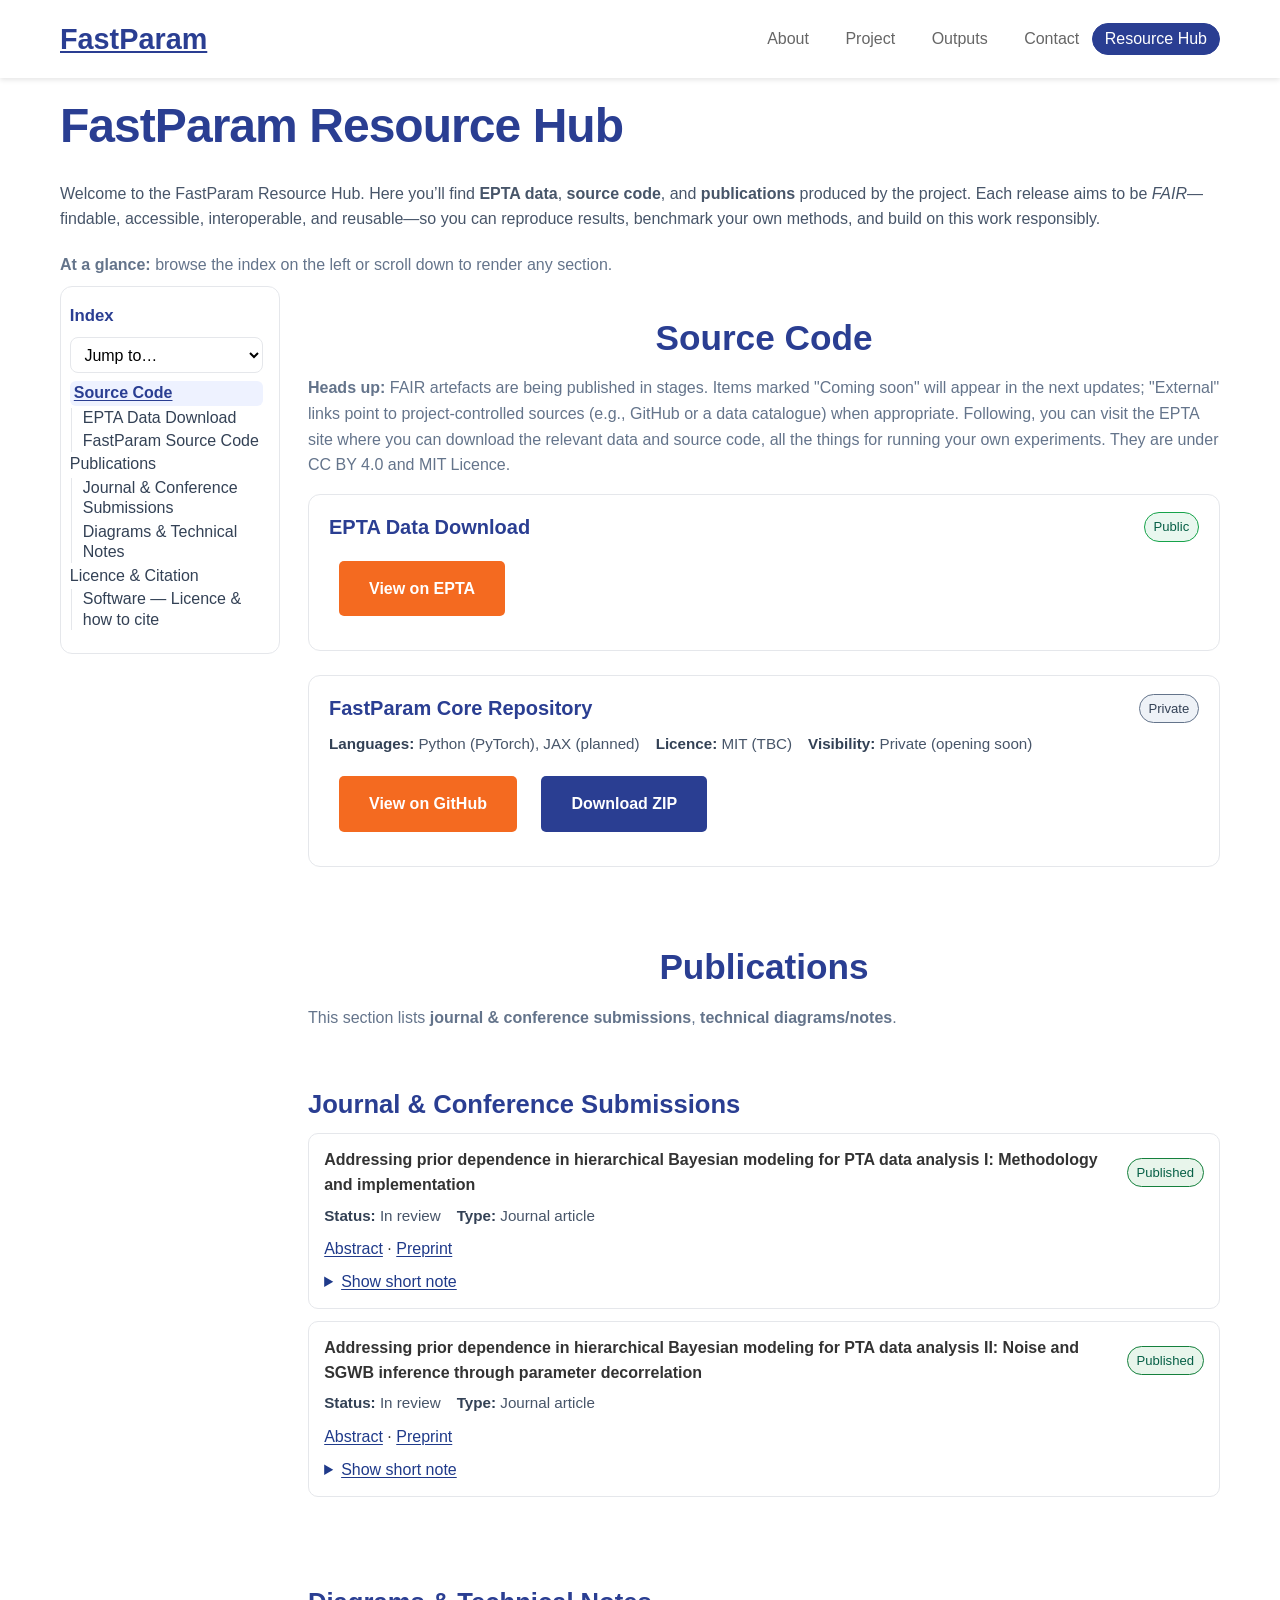
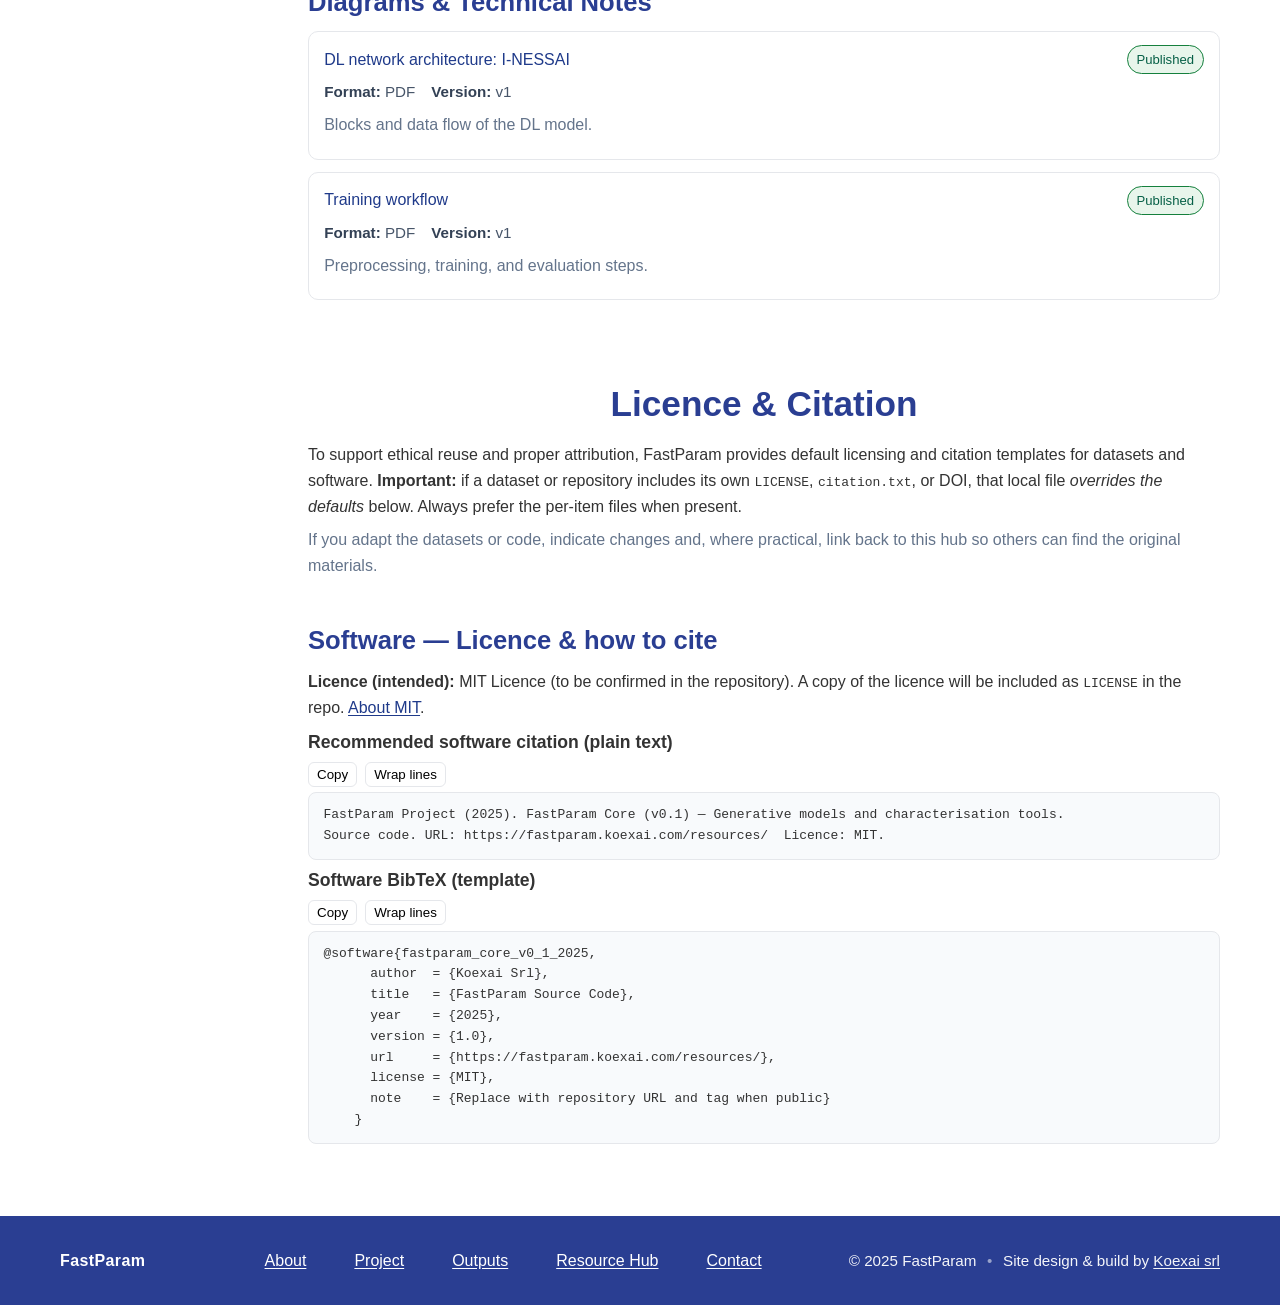
==== resources/index.html @ 861842c2 "Added minor fixes" ====
<!DOCTYPE html>
<html lang="en">
<head>
  <meta charset="utf-8" />
  <meta name="viewport" content="width=device-width, initial-scale=1" />
  <title>FastParam Resource Hub</title>
  <meta name="description" content="FastParam Resource Hub: EPTA, source code, publications, and citation/licensing." />
  <link rel="stylesheet" href="../assets/css/main.css">
</head>
<body class="with-fixed-header resources-page">
    <a class="skip-link" href="#datasets">Skip to content</a>
    <header>
      <div class="container">
        <div class="header-content">
          <a class="logo" href="/">FastParam</a>
          <nav aria-label="Primary">
            <a href="/#about">About</a>
            <a href="/#project">Project</a>
            <a href="/#outputs">Outputs</a>
            <a href="/#contact">Contact</a>
              <a href="/resources/" class="nav-cta" aria-current="page">Resource Hub</a>
          </nav>
        </div>
      </div>
    </header>


  <main class="container resources-page">
    <h1>FastParam Resource Hub</h1>
    <p class="lede">
      Welcome to the FastParam Resource Hub. Here you’ll find <strong>EPTA data</strong>,
      <strong>source code</strong>, and <strong>publications</strong> produced by the project. Each release aims to be <em>FAIR</em>—findable,
      accessible, interoperable, and reusable—so you can reproduce results, benchmark your own methods, and build on this work responsibly.
    </p>
    <p class="muted">
      <strong>At a glance:</strong> browse the index on the left or scroll down to render any section.
    </p>


    <!-- Index / Table of Contents -->
   <!-- Index / Table of Contents -->
    <div class="page-grid">
    <nav id="toc" class="toc-panel" aria-labelledby="toc-heading" aria-label="On this page">
      <h2 id="toc-heading">Index</h2>
      <ul>
        <li><a href="#code">Source Code</a>
          <ul>
            <li><a href="#code-epta-heading">EPTA Data Download</a></li>
            <li><a href="#code-core-heading">FastParam Source Code</a></li>
          </ul>
        </li>
        <li><a href="#publications">Publications</a>
          <ul>
            <li><a href="#pub-articles">Journal &amp; Conference Submissions</a></li>
            <li><a href="#pub-diagrams">Diagrams &amp; Technical Notes</a></li>
          </ul>
        </li>
        <li><a href="#licence-citation">Licence &amp; Citation</a>
          <ul>
            <li><a href="#licence-software">Software — Licence &amp; how to cite</a></li>
          </ul>
        </li>
      </ul>
    </nav>
    <div class="page-content">

    <!-- Source Code -->
    <section id="code" aria-labelledby="code-heading">
      <h2 id="code-heading">Source Code</h2>
        <p class="fair-note">
          <strong>Heads up:</strong> FAIR artefacts are being published in stages. Items marked "Coming soon" will appear in the next updates; "External" links point to project-controlled sources (e.g., GitHub or a data catalogue) when appropriate. Following, you can visit the EPTA site where you can download the relevant data and source code, all the things for running your own experiments. They are under CC BY 4.0 and MIT Licence.
        </p>
        
      <!-- EPTA Data Download Article -->
      <article class="repo" data-status="public" aria-labelledby="code-epta-heading">
        <div class="repo-head">
          <h3 id="code-epta-heading" class="repo-title">EPTA Data Download</h3>
          <span class="repo-state" aria-live="polite"></span>
        </div>
        <p class="repo-actions">
          <a class="btn" href="https://www.epta.eu.org/epta-dr2.html" target="_blank" rel="noopener">View on EPTA</a>
        </p>
      </article>
      
      <!-- FastParam Core Repository Article -->
      <article class="repo" data-status="private" aria-labelledby="code-core-heading">
      <!-- Allowed values for data-status: private, public, wip, frozen, archived -->
        <div class="repo-head">
          <h3 id="code-core-heading" class="repo-title">FastParam Core Repository</h3>
          <span class="repo-state" aria-live="polite"></span>
        </div>
        <ul class="repo-meta">
          <li><span class="label">Languages:</span> Python (PyTorch), JAX (planned)</li>
          <li><span class="label">Licence:</span> MIT (TBC)</li>
          <li><span class="label">Visibility:</span> Private (opening soon)</li>
        </ul>
        
        <!-- Repository Actions -->
        <p class="repo-actions">
          <a class="btn" href="https://github.com/koexai/FastParam.git" target="_blank" rel="noopener">View on GitHub</a>
          <a class="btn btn-secondary" href="https://github.com/koexai/FastParam/archive/refs/heads/main.zip">Download ZIP</a>
        </p>
      </article>
    </section>

    <!-- Publications -->
    <section id="publications" aria-labelledby="publications-heading">
      <h2 id="publications-heading">Publications</h2>
      <p class="muted">
        This section lists
        <strong>journal &amp; conference submissions</strong>, <strong>technical diagrams/notes</strong>.
      </p>

      <!--
      <nav class="pub-filter" aria-label="Filter publications">
        <button type="button" data-filter="all" aria-pressed="true">All</button>
        <button type="button" data-filter="articles">Articles</button>
        <button type="button" data-filter="diagrams">Diagrams</button>
      </nav>
      -->

      <!-- Articles -->
     <section id="pub-articles" aria-labelledby="pub-articles-heading" class="pub-group" data-group="articles">
  <h3 id="pub-articles-heading">Journal &amp; Conference Submissions</h3>
  <ul class="pub-list">
    <li class="pub-item" data-kind="articles" data-status="published">
      <div class="pub-head">
        <span class="pub-title"><strong>Addressing prior dependence in hierarchical Bayesian modeling for PTA data analysis I: Methodology and implementation</strong></span>
        <span class="pub-state" aria-label="Status: in review"></span>
      </div>
      <ul class="pub-meta">
        <li><span class="label">Status:</span> In review</li>
        <li><span class="label">Type:</span> Journal article</li>
      </ul>
      <p class="pub-links">
        <a href="/resources/publications/articles/paper1_abstract.md" target="_blank" rel="noopener">Abstract</a>
        <span aria-hidden="true">·</span>
        <a href="https://doi.org/10.48550/arXiv.2511.03667" aria-disabled="true" target="_blank" rel="noopener">Preprint</a>
      </p>
      <details class="pub-more">
        <summary>Show short note</summary>
        <div class="pub-note">
          Scope: NF-based hierarchical Bayesian inference for PTA analysis; improved statistical robustness &amp; computational efficiency.
        </div>
      </details>
    </li>
    <li class="pub-item" data-kind="articles" data-status="published">
      <div class="pub-head">
        <span class="pub-title"><strong>Addressing prior dependence in hierarchical Bayesian modeling for PTA data analysis II: Noise and SGWB inference through parameter decorrelation</strong></span>
        <span class="pub-state" aria-label="Status: In review"></span>
      </div>
      <ul class="pub-meta">
        <li><span class="label">Status:</span> In review</li>
        <li><span class="label">Type:</span> Journal article</li>
      </ul>
      <p class="pub-links">
        <a href="/resources/publications/articles/paper2_abstract.md" target="_blank" rel="noopener">Abstract</a>
        <span aria-hidden="true">·</span>
        <a href="https://doi.org/10.48550/arXiv.2511.01959" aria-disabled="true" target="_blank" rel="noopener">Preprint</a>
      </p>
      <details class="pub-more">
        <summary>Show short note</summary>
        <div class="pub-note">
          Scope: Application to pulsar noise modeling and SGWB detection using decorrelated hierarchical parameters.
        </div>
      </details>
    </li>
  </ul>
</section>

      <!-- Diagrams & Technical Notes -->
      <section id="pub-diagrams" aria-labelledby="pub-diagrams-heading" class="pub-group" data-group="diagrams">
        <h3 id="pub-diagrams-heading">Diagrams &amp; Technical Notes</h3>
        <ul class="pub-list">
          <li class="pub-item" data-kind="diagrams" data-status="published">
            <div class="pub-head">
              <span class="pub-title"><a href="../resources/diagrams/i-nessai_v1.pdf" target="_blank" rel="noopener">DL network architecture: I-NESSAI</a></span>
              <span class="pub-state" aria-label="Status: published"></span>
            </div>
            <ul class="pub-meta">
              <li><span class="label">Format:</span> PDF</li>
              <li><span class="label">Version:</span> v1</li>
            </ul>
            <p class="muted">Blocks and data flow of the DL model.</p>
          </li>

          <li class="pub-item" data-kind="diagrams" data-status="published">
            <div class="pub-head">
              <span class="pub-title"><a href="../resources/diagrams/training_workflow_v1.pdf" target="_blank" rel="noopener">Training workflow</a></span>
              <span class="pub-state" aria-label="Status: published"></span>
            </div>
            <ul class="pub-meta">
              <li><span class="label">Format:</span> PDF</li>
              <li><span class="label">Version:</span> v1</li>
            </ul>
            <p class="muted">Preprocessing, training, and evaluation steps.</p>
          </li>

          <!--
          <li class="pub-item" data-kind="diagrams" data-status="published">
            <div class="pub-head">
              <span class="pub-title"><a href="/resources/diagrams/generation_pipeline_note.md">Generative pipeline — short note</a></span>
              <span class="pub-state" aria-label="Status: work in progress"></span>
            </div>
            <ul class="pub-meta">
              <li><span class="label">Format:</span> Markdown note</li>
              <li><span class="label">Status:</span> Work in progress</li>
            </ul>
          </li>
        </ul>
          -->
      </section>

      <!--
      <section id="pub-findings" aria-labelledby="pub-findings-heading" class="pub-group" data-group="findings">
        <h3 id="pub-findings-heading">Findings</h3>
        <ul class="pub-list">
          <li class="pub-item" data-kind="findings" data-status="published">
            <div class="pub-head">
              <span class="pub-title"><a href="/resources/findings/orphan_afterglow_candidates_v1.md">Orphan afterglow candidates — note v1</a></span>
              <span class="pub-state" aria-label="Status: published"></span>
            </div>
            <ul class="pub-meta">
              <li><span class="label">Theme:</span> GRB afterglows</li>
              <li><span class="label">Version:</span> v1</li>
            </ul>
            <p class="muted">Brief description and selection criteria.</p>
          </li>

          <li class="pub-item" data-kind="findings" data-status="published">
            <div class="pub-head">
              <span class="pub-title"><a href="/resources/findings/benchmark_snapshot_v1.md">Benchmark snapshot — early metrics</a></span>
              <span class="pub-state" aria-label="Status: work in progress"></span>
            </div>
            <ul class="pub-meta">
              <li><span class="label">Theme:</span> Timing/quality</li>
              <li><span class="label">Status:</span> Public</li>
            </ul>
          </li>
        </ul>
      </section>
    </section>
      -->


    <!-- Licence & Citation -->
    <section id="licence-citation" aria-labelledby="licence-heading">
      <h2 id="licence-heading">Licence &amp; Citation</h2>
        <p>
          To support ethical reuse and proper attribution, FastParam provides default licensing and citation templates for datasets and software.
          <strong>Important:</strong> if a dataset or repository includes its own <code>LICENSE</code>, <code>citation.txt</code>, or DOI,
          that local file <em>overrides the defaults</em> below. Always prefer the per-item files when present.
        </p>
        <p class="muted">
          If you adapt the datasets or code, indicate changes and, where practical, link back to this hub so others can find the original materials.
        </p>



      <!-- Datasets -->
      <!--
      <section id="licence-datasets" aria-labelledby="licence-datasets-heading">
        <h3 id="licence-datasets-heading">Datasets — Licence &amp; how to cite</h3>
        <p><strong>Licence (default):</strong> Creative Commons Attribution 4.0 International (CC BY 4.0).
          You must provide appropriate credit and indicate if changes were made.
          <a href="https://creativecommons.org/licenses/by/4.0/" target="_blank" rel="noopener">Read the licence</a>.
        </p>

        <h4>Recommended dataset citation (plain text)</h4>
        <pre class="cite">ASTRAI Project (2025). ASTRAI Light Curves — Physical models (4-parameters), v0.1.
Koexai. URL: https://astrai.koexai.com/resources/  Licence: CC BY 4.0.</pre>

        <h4>Dataset BibTeX (template)</h4>
        <pre class="cite">@dataset{astrai_A1_v0_1_2025,
      author  = {ASTRAI Project},
      title   = {ASTRAI Light Curves — Physical models (4-parameters)},
      year    = {2025},
      version = {0.1},
      url     = {https://astrai.koexai.com/resources/},
      license = {CC BY 4.0},
      note    = {Replace with DOI when available}
    }</pre>
        <p class="muted">Tip: if a dataset provides its own <code>citation.txt</code> or DOI, please use that instead of the template above.</p>
      </section>
      https://www.epta.eu.org/epta-dr2.html
      -->
      <!-- Software -->
      <section id="licence-software" aria-labelledby="licence-software-heading">
        <h3 id="licence-software-heading">Software — Licence &amp; how to cite</h3>
        <p><strong>Licence (intended):</strong> MIT Licence (to be confirmed in the repository).
          A copy of the licence will be included as <code>LICENSE</code> in the repo.
          <a href="https://choosealicense.com/licenses/mit/" target="_blank" rel="noopener">About MIT</a>.
        </p>

        <h4>Recommended software citation (plain text)</h4>
        <pre class="cite">FastParam Project (2025). FastParam Core (v0.1) — Generative models and characterisation tools.
Source code. URL: https://fastparam.koexai.com/resources/  Licence: MIT.</pre>

        <h4>Software BibTeX (template)</h4>
        <pre class="cite">@software{fastparam_core_v0_1_2025,
      author  = {Koexai Srl},
      title   = {FastParam Source Code},
      year    = {2025},
      version = {1.0},
      url     = {https://fastparam.koexai.com/resources/},
      license = {MIT},
      note    = {Replace with repository URL and tag when public}
    }</pre>
      </section>
    </section>


    </div> <!-- /.page-content -->
    </div> <!-- /.page-grid -->

  </main>

  <div data-include="/partials/footer.html"></div>

  <script src="/assets/js/main.js" defer></script>

  <noscript>Your browser does not support JavaScript or it is disabled. Some features may not work properly.</noscript>
</body>
</html>
---- assets/css/main.css ----
/* === Base reset & layout === */
* { margin: 0; padding: 0; box-sizing: border-box; }
body { font-family: 'Segoe UI', Tahoma, Geneva, Verdana, sans-serif; line-height: 1.6; color: #333; background: #fff; }
.container { max-width: 1200px; margin: 0 auto; padding: 0 20px; }

/* === Header === */
body > header {
  background: #fff;
  padding: 1rem 0;
  box-shadow: 0 2px 5px rgba(0,0,0,0.1);
  position: fixed;
  width: 100%;
  top: 0;
  z-index: 1000;
}
.header-content { display: flex; justify-content: space-between; align-items: center; }
.logo { font-size: 1.8rem; font-weight: bold; color: #2A3E92; }

/* Primary nav */
nav a { text-decoration: none; color: #666; margin-left: 2rem; font-weight: 500; transition: color 0.3s; }
nav a:hover { color: #F46A20; }

/* CTA pill for the Resource Hub link (global) */
header nav .nav-cta {
  display: inline-block;
  padding: .45rem .75rem;
  border: 1px solid #2A3E92;
  border-radius: 9999px;
  text-decoration: none;
  color: #2A3E92;
  line-height: 1;
  margin-left: .5rem;
}
header nav .nav-cta:hover { background: #2A3E92; color: #fff; }
@media (max-width: 768px) { header nav .nav-cta { padding: .4rem .65rem; } }

/* === Main layout === */
section { padding: 4rem 0; }  /* content spacing; anchor offset handled below */

/* === Hero === */
.hero { background: linear-gradient(135deg, #f8f9ff 0%, #fff 100%); text-align: center; padding: 6rem 0; }
.hero h1 { font-size: 3.5rem; color: #2A3E92; margin-bottom: 1rem; }
.hero .subtitle { font-size: 1.5rem; color: #666; margin-bottom: 1rem; }
.hero .tagline { font-size: 1.2rem; color: #777; margin-bottom: 3rem; max-width: 800px; margin-left: auto; margin-right: auto; }
.funding-notice { background: #f1f5f9; padding: 2rem; border-radius: 10px; margin: 2rem auto; max-width: 900px; font-style: italic; color: #64748b; border-left: 4px solid #F46A20; }

/* === Buttons === */
.btn { display: inline-block; background: #F46A20; color: #fff; padding: 15px 30px; text-decoration: none; border-radius: 5px; font-weight: bold; transition: background .3s; margin: 10px; }
.btn:hover { background: #e55a1a; }
.btn-secondary { background: #2A3E92; }
.btn-secondary:hover { background: #1e2d6f; }

/* === Headings (site-wide defaults) === */
h2 { font-size: 2.5rem; color: #2A3E92; text-align: center; margin-bottom: 2rem; }
h3 { font-size: 1.8rem; color: #2A3E92; margin-bottom: 1rem; }

/* === Grid & cards === */
.grid { display: grid; grid-template-columns: repeat(auto-fit, minmax(300px, 1fr)); gap: 2rem; margin: 2rem 0; align-items: stretch; }
.card { background: #fff; padding: 2rem; border-radius: 10px; box-shadow: 0 4px 15px rgba(0,0,0,0.1); transition: transform .3s, box-shadow .3s; display: flex; flex-direction: column; justify-content: flex-start; height: 100%; position: relative; }
.card:hover { transform: translateY(-5px); box-shadow: 0 8px 25px rgba(0,0,0,0.15); }
.card h3 { color: #2A3E92; border-left: 4px solid #F46A20; padding-left: 1rem; font-size: 1.6rem; line-height: 1.3; margin-bottom: .75rem; }
.card p { font-size: 1rem; line-height: 1.6; margin-bottom: 1rem; }
.card .btn { margin-top: auto; }

/* === Misc sections === */
.alternate-bg { background: #f8f9ff; }
.feature-list { list-style: none; padding: 0; }
.feature-list li { padding: 1rem 0; border-left: 4px solid #F46A20; padding-left: 2rem; margin: 1rem 0; background: #f9f9f9; border-radius: 0 5px 5px 0; }
.feature-list li strong { color: #2A3E92; }

/* === Site footer === */
.site-footer { background: #2A3E92; color: #fff; text-align: center; padding: 2rem 0; }
.contact-info { background: #f1f5f9; padding: 2rem; border-radius: 10px; text-align: center; }

/* === Funding logos === */
.logo-bar { display: flex; flex-wrap: wrap; justify-content: center; align-items: center; list-style: none; padding: 0; margin: 0; gap: 2rem; }
.logo-bar img { height: 88px; max-width: 100%; }
@media (max-width: 1024px) { .logo-bar img { height: 72px; } }
@media (max-width: 768px)  { .logo-bar img { height: 48px; } }

/* === Resources section (homepage cards) === */
.resource-grid { align-items: stretch; position: relative; }
.resource-card { display: flex; flex-direction: column; isolation: isolate; overflow: hidden; z-index: 0; }
/* Ensure card headers behave like normal content */
.resource-card .resource-head { position: static; width: auto; top: auto; box-shadow: none; background: transparent; }
.resource-card .resource-head p { margin: .35rem 0 .75rem; }

/* Metadata row */
.meta { display: flex; flex-wrap: wrap; gap: .5rem 1rem; margin: 0 0 .75rem; padding: 0; list-style: none; }
.meta li { font-size: .95rem; color: #334155; }

/* Details blocks — hidden when closed */
.resource-card details > summary { display: none; }
.block-sample:not([open]), .block-docs:not([open]) { display: none !important; }

.block-sample, .block-docs {
  margin-top: .75rem;
  border: 1px solid #e5e7eb;
  border-radius: 10px;
  padding: .75rem;
  background: #fafafa;
  position: relative;
  z-index: 1;
}
.block-sample[open], .block-docs[open] { background: #f8fafc; }

/* Sample table (homepage cards) */
.sample-note { font-size: .9rem; color: #475569; margin-bottom: .5rem; }
.sample-actions { display: flex; align-items: center; gap: 1rem; margin-top: .5rem; }
.sample-table { overflow: auto; max-height: 280px; border: 1px solid #e5e7eb; background: #fff; border-radius: 8px; }
.sample-table table { width: 100%; border-collapse: collapse; font-size: .92rem; }
.sample-table th, .sample-table td { padding: .4rem .5rem; border-bottom: 1px solid #f1f5f9; white-space: nowrap; }
.sample-table th { text-align: left; position: sticky; top: 0; background: #f8fafc; }

/* Bottom action bar (appears on hover/focus/tap) */
.hover-actions {
  position: absolute; left: 1rem; right: 1rem; bottom: 1rem;
  background: #fff; border: 1px solid #e5e7eb; border-radius: 10px;
  box-shadow: 0 6px 18px rgba(0,0,0,.08);
  padding: .75rem;
  display: flex; align-items: center; justify-content: center;
  opacity: 0; pointer-events: none; transform: translateY(8px);
  transition: opacity .18s ease, transform .18s ease;
  z-index: 2;
}
.resource-card:hover .hover-actions,
.resource-card:focus-within .hover-actions,
.resource-card.is-hovered .hover-actions { opacity: 1; pointer-events: auto; transform: translateY(0); }

.actions-inner { display: flex; gap: .5rem; flex-wrap: wrap; justify-content: center; }
.actions-inner .btn { margin: 0; } /* don't inherit .card .btn bottom push */

.show-options {
  position: absolute; right: .75rem; top: .75rem; z-index: 3;
  font-size: .85rem; text-decoration: underline; color: #1e3a8a;
}
@media (hover:hover) { .show-options { opacity: 0; pointer-events: none; } }

/* Card footer (small note, not site footer) */
.resource-foot { margin-top: .75rem; font-size: .85rem; color: #64748b; background: transparent; padding: 0; }

/* === Accessibility focus (unified) === */
a:focus-visible,
button:focus-visible,
[tabindex]:focus-visible {
  outline: 3px solid #2A3E92;
  outline-offset: 2px;
}

/* === Skip link === */
.skip-link {
  position: absolute;
  left: -9999px;
  top: auto;
  width: 1px;
  height: 1px;
  overflow: hidden;
}
.skip-link:focus {
  position: static;
  width: auto;
  height: auto;
  padding: .5rem .75rem;
  background: #F1F5FF;
  border-radius: .5rem;
  display: inline-block;
}

/* === Fixed header compensation + anchor offset === */
:root { --header-h: 88px; }              /* desktop header height (tweak if needed) */

.with-fixed-header main {                /* pushes page content below the bar */
  padding-top: var(--header-h);
}

/* When jumping to #anchors, keep the heading clear of the bar */
.with-fixed-header section[id],
.with-fixed-header article[id],
.with-fixed-header h1[id],
.with-fixed-header h2[id],
.with-fixed-header h3[id],
.with-fixed-header h4[id] {
  scroll-margin-top: calc(var(--header-h) + 8px);
}

/* Mobile: header is usually shorter */
@media (max-width: 768px) {
  :root { --header-h: 72px; }
}

/* === Resource Hub (scoped to body.resources-page) === */
body.resources-page .lede { max-width: 80ch; margin: .75rem auto 1.25rem; color: #475569; }

/* Type scale */
body.resources-page h1 { font-size: 3rem; color: #2A3E92; letter-spacing: -0.02em; margin: 0 0 1rem; }
body.resources-page h2 { font-size: 2.2rem; color: #2A3E92; text-align: center; margin: 2.2rem 0 .75rem; }
body.resources-page h3 { font-size: 1.6rem; color: #2A3E92; margin: 1.2rem 0 .5rem; }
body.resources-page h4 { font-size: 1.1rem; font-weight: 700; margin: .6rem 0 .35rem; }
body.resources-page h5 { font-size: 1rem; font-weight: 600; margin: .75rem 0 .45rem; }

body.resources-page p { margin: .5rem 0; }
body.resources-page ul { margin: .5rem 0 1rem 1.25rem; }

/* Content links (main + footer + TOC) — not header nav */
body.resources-page main a,
/* body.resources-page footer a, */
body.resources-page #toc a {
  color: #1f3a8a;
  text-decoration: underline;
  text-underline-offset: 2px;
}
body.resources-page main a:hover,
body.resources-page footer a:hover,
body.resources-page #toc a:hover {
  text-decoration-thickness: 2px;
}
/* Footer links on dark background */
.site-footer a,
.site-footer a:visited {
  color:#fff;
  text-decoration: underline;
  text-underline-offset: 2px;
}
.site-footer a:hover { text-decoration-thickness: 2px; }


/* ===== Resource Hub — TOC panel (professional/clean) ===== */
body.resources-page #toc { --toc-indent: .7rem; --toc-rail1:#e5e7eb; --toc-rail2:#eef2f7; }

/* No bullets anywhere */
body.resources-page #toc ul,
body.resources-page #toc li { list-style: none; margin: 0; padding: 0; }

/* Top level: flush with the panel (no rail) */
body.resources-page #toc > ul {
  padding-left: 0;
  margin-left: 0;
  border-left: 0;
  margin-top: .35rem;
}

/* Nested levels: small, consistent indent + subtle rail */
body.resources-page #toc li                 { margin: .18rem 0; }
body.resources-page #toc li > ul            { margin-left: var(--toc-indent); padding-left: var(--toc-indent); border-left: 2px solid var(--toc-rail1); }
body.resources-page #toc li > ul > li > ul  { border-left: 2px solid var(--toc-rail2); }

/* Links */
body.resources-page #toc a {
  display: block;
  color: #334155;
  text-decoration: none;
  line-height: 1.3;
  overflow-wrap: anywhere;   /* wrap long labels instead of pushing indent */
}
body.resources-page #toc a:hover { color: #1f3a8a; text-decoration: underline; }

/* Active */
body.resources-page #toc a[aria-current="true"] {
  color: #1f3a8a;
  font-weight: 700;
  background: #eef2ff;
  border-radius: 6px;
  padding: 2px 4px;
}

/* TOC panel shell */
body.resources-page .toc-panel { padding: .9rem .95rem 1.15rem .95rem; }
body.resources-page .toc-panel h2 {
  font-size: 1.05rem;
  text-align: left;
  margin: 0 0 .5rem;
  color: #2A3E92;
}
/* Avoid generic padding on lists; indenting is handled above */
body.resources-page .toc-panel ul { margin: .25rem 0; padding-left: 0; }
body.resources-page .toc-panel ul ul { margin-top: .25rem; }
body.resources-page .toc-panel li + li { margin-top: .25rem; }
body.resources-page .toc-panel a { text-decoration: none; }
body.resources-page .toc-panel a:hover { text-decoration: underline; }

/* Hard reset to guarantee flush top level (wins over any earlier rules) */
body.resources-page .toc-panel #toc > ul{
  padding-left: 0 !important;
  margin-left: 0 !important;
  border-left: 0 !important;
}
body.resources-page .toc-panel #toc > ul > li,
body.resources-page .toc-panel #toc > ul > li > a{
  padding-left: 0 !important;
  margin-left: 0 !important;
}
/* First nested level inside the panel */
body.resources-page .toc-panel #toc > ul > li > ul{
  margin-left: .45rem;
  padding-left: .6rem;
  border-left: 2px solid #e5e7eb;
}

/* Active link state (set via JS) */
body.resources-page .toc-panel a[aria-current="true"] {
  font-weight: 700;
  color: #2A3E92;
  text-decoration: underline;
  text-underline-offset: 2px;
}

/* Jump to… select — full-width and neat */
body.resources-page .toc-panel .toc-select{
  display:block; width:100%;
  margin:.5rem 0 .5rem;
  padding:.45rem .6rem;
  border:1px solid #e5e7eb; border-radius:8px; background:#fff;
  font: inherit;
}

/* Ensure long labels/URLs wrap inside the panel */
body.resources-page .toc-panel a{ overflow-wrap:anywhere; word-break:break-word; }

/* Dataset blocks spacing */
body.resources-page #datasets { margin-top: 1rem; }
body.resources-page #datasets > section { margin-top: 1.5rem; }          /* A / B / C categories */
body.resources-page #datasets article {
  margin: 1.25rem 0 2rem;                                                /* A1, A2, B1, C1 blocks */
  padding-bottom: 1rem;
  border-bottom: 1px solid #e5e7eb;
}
body.resources-page #datasets h3 { margin: 1rem 0 .25rem; }
body.resources-page #datasets h4 { margin: .6rem 0 .35rem; }
body.resources-page #datasets h5 { margin: .75rem 0 .45rem; font-weight: 600; }
body.resources-page #datasets p { margin: .45rem 0; }
body.resources-page #datasets ul { margin: .4rem 0 .9rem 1.25rem; }       /* indent lists within blocks */

/* Preview containers / tables */
body.resources-page .table-scroll {
  margin-top: .4rem;
  border: 1px solid #e5e7eb;
  border-radius: 8px;
  overflow: auto;
  max-height: 240px;
  background: #fff;
}
body.resources-page .table-scroll table { width: 100%; border-collapse: collapse; font-size: .95rem; }
body.resources-page .table-scroll thead th {
  position: sticky; top: 0;
  background: #f8fafc;
  text-align: left;
  border-bottom: 1px solid #e5e7eb;
  padding: .45rem .6rem;
  white-space: nowrap;
}
body.resources-page .table-scroll tbody td {
  border-bottom: 1px solid #f1f5f9;
  padding: .4rem .6rem;
  white-space: nowrap;
}
body.resources-page .table-scroll tbody tr:nth-child(odd) td { background: #fcfdff; }
body.resources-page .preview-actions { margin-top: .45rem; }

/* Muted text */
body.resources-page .muted { color: #64748b; }

/* Current page state (Hub CTA filled on the hub) */
body.resources-page header nav .nav-cta[aria-current="page"] { background: #2A3E92; color: #fff; }

/* === Responsive tweaks (site-wide, non-destructive) === */
@media (max-width: 768px) {
  .hero h1 { font-size: 2.7rem; }
  h2 { font-size: 2rem; }
  h3, .card h3 { font-size: 1.4rem; }

  /* Keep nav visible on small screens (no JS burger yet) */
  .header-content { justify-content: space-between; }
  header nav { display: flex; flex-wrap: wrap; gap: .75rem 1rem; }
  header nav a { margin-left: 0; }
}

/* ===== Resource Hub: two-column layout & TOC panel (scoped) ===== */
body.resources-page .page-grid {
  display: grid;
  grid-template-columns: 260px 1fr;
  gap: 2rem;
  align-items: start;
}

/* Sticky TOC panel (shell already above) */
body.resources-page .toc-panel {
  position: sticky;
  top: calc(var(--header-h) + 12px);
  align-self: start;
  border: 1px solid #e5e7eb;
  border-radius: 12px;
  background: #fff;
  padding: 1rem 1rem 1.25rem;
}

/* Mobile: collapse to single column and show a Jump control */
@media (max-width: 980px) {
  body.resources-page .page-grid { grid-template-columns: 1fr; }
  body.resources-page .toc-panel {
    position: static;
    padding: .75rem;
  }
  body.resources-page .toc-select {
    display: block;
    width: 100%;
    margin: .25rem 0 .5rem;
    padding: .5rem .6rem;
    border: 1px solid #e5e7eb;
    border-radius: 8px;
    background: #fff;
    font: inherit;
  }
  /* Hide the long list on small screens; keep the heading + select */
  body.resources-page .toc-panel ul { display: none; }
}

/* ===== Resource Hub — Category bands + dataset frames (scoped) ===== */
:root{
  /* faint tints for category backgrounds */
  --band-a: #F8FAFF;  /* cool blue */
  --band-b: #FAFFF8;  /* soft green */
  --band-c: #FFF9F8;  /* warm coral */
  --band-border: #eef2f7;
}

body.resources-page #datasets .category-band {
  background: #fff; /* default, overridden by per-band classes below */
  border: 1px solid var(--band-border);
  border-radius: 12px;
  padding: 1.25rem;
  margin: 1.5rem 0;
}

/* per-category tints */
body.resources-page #datasets .category-band.band-a { background: var(--band-a); }
body.resources-page #datasets .category-band.band-b { background: var(--band-b); }
body.resources-page #datasets .category-band.band-c { background: var(--band-c); }

/* space inside bands */
body.resources-page #datasets .category-band > * + * { margin-top: 1rem; }

/* dataset frames (NOT cards): subtle border, radius, white bg */
body.resources-page #datasets .dataset.frame {
  background: #fff;
  border: 1px solid #e5e7eb;
  border-radius: 10px;
  padding: 1rem 1.25rem;
  margin: .75rem 0 1rem;
}

/* remove the old bottom divider when framed */
body.resources-page #datasets article.frame {
  border-bottom: 0;
  padding-bottom: 0;
}

/* tidy spacing of headings within framed datasets */
body.resources-page #datasets .dataset.frame h4 { margin-top: .25rem; }
body.resources-page #datasets .dataset.frame h5 { margin-top: .75rem; }

/* responsive: soften padding on small screens */
@media (max-width: 768px){
  body.resources-page #datasets .category-band { padding: .9rem; }
  body.resources-page #datasets .dataset.frame { padding: .9rem; }
}

/* Primary files strip (scoped to the hub) */
body.resources-page .visually-hidden {
  position: absolute !important; width: 1px; height: 1px; padding: 0; margin: -1px;
  overflow: hidden; clip: rect(0,0,0,0); white-space: nowrap; border: 0;
}

body.resources-page .file-strip {
  display: flex; flex-wrap: wrap; gap: .5rem 1rem;
  margin: .35rem 0 .75rem;
}

body.resources-page .file-item {
  display: inline-flex; align-items: center; gap: .5rem;
  padding: .45rem .65rem;
  border: 1px solid #e5e7eb; border-radius: 9999px;
  background: #fff;
}

body.resources-page .file-item svg { width: 16px; height: 16px; fill: #2A3E92; flex: 0 0 auto; }
body.resources-page .file-item .name { font-weight: 600; }
body.resources-page .file-item .meta { color: #64748b; font-size: .9rem; }
body.resources-page .file-item .hash {
  font-family: ui-monospace, SFMono-Regular, Menlo, Consolas, monospace;
  font-size: .85rem; text-decoration: underline; text-underline-offset: 2px;
}

/* ===== Resource Hub — Preview toolbar (scoped) ===== */
body.resources-page .preview-toolbar {
  display: flex;
  align-items: center;
  justify-content: space-between;
  gap: .5rem;
  margin: .35rem 0 .25rem;
  font-size: .9rem;
}

body.resources-page .preview-toolbar .group {
  display: inline-flex;
  align-items: center;
  gap: .5rem;
}

/* Reuse the small, neutral button look */
body.resources-page .preview-toolbar button,
body.resources-page .preview-toolbar a.btn-ghost {
  border: 1px solid #e5e7eb;
  padding: .3rem .5rem;
  border-radius: 6px;
  background: #fff;
  cursor: pointer;
  text-decoration: none;
  line-height: 1;
}

body.resources-page .preview-toolbar button[disabled] { opacity: .5; cursor: default; }
body.resources-page .preview-toolbar .range { font-variant-numeric: tabular-nums; color: #64748b; }
body.resources-page .preview-toolbar .status { margin-left: .25rem; color: #64748b; font-size: .85rem; }

/* Small screens: stack neatly */
@media (max-width: 640px) {
  body.resources-page .preview-toolbar { flex-wrap: wrap; }
}

body.resources-page .preview-toolbar--bottom { margin-top: .25rem; }

/* ===== Resource Hub — FAIR checklist (scoped, consolidated) ===== */
body.resources-page{
  /* status colours */
  --fair-ok:       #16a34a;  /* green */
  --fair-soon:     #d97706;  /* amber */
  --fair-missing:  #64748b;  /* grey */
  --fair-external: #0e7490;  /* teal */
  --fair-border:   #e5e7eb;

  /* chip tints (bg + text) */
  --fair-ok-bg:       #e9f7ef;  --fair-ok-text:       #065f46;
  --fair-soon-bg:     #fff4e5;  --fair-soon-text:     #7c2d12;
  --fair-missing-bg:  #eef2f7;  --fair-missing-text:  #334155;
  --fair-external-bg: #e6f7fb;  --fair-external-text: #0c4a6e;
}

body.resources-page .fair-note { color:#64748b; margin:.35rem 0 .5rem; }

body.resources-page .fair-checklist {
  list-style:none; margin:.5rem 0 1rem; padding:0; display:grid; gap:.5rem;
}

body.resources-page .fair-item {
  display:flex; align-items:center; gap:.5rem;
  padding:.5rem .65rem; border:1px solid var(--fair-border);
  border-radius:8px; background:#fff;
}

/* left accent by status */
body.resources-page .fair-item[data-status="available"] { border-left:4px solid var(--fair-ok); }
body.resources-page .fair-item[data-status="soon"]      { border-left:4px solid var(--fair-soon); }
body.resources-page .fair-item[data-status="external"]  { border-left:4px solid var(--fair-external); }
body.resources-page .fair-item[data-status="missing"]   { border-left:4px solid var(--fair-missing); }

/* tiny icon colour by status */
body.resources-page .fair-item .icon svg { width:16px; height:16px; display:block; }
body.resources-page .fair-item[data-status="available"] .icon svg { fill: var(--fair-ok); }
body.resources-page .fair-item[data-status="soon"]      .icon svg { fill: var(--fair-soon); }
body.resources-page .fair-item[data-status="external"]  .icon svg { fill: var(--fair-external); }
body.resources-page .fair-item[data-status="missing"]   .icon svg { fill: var(--fair-missing); }

/* name + link */
body.resources-page .fair-item .name { font-weight:600; margin-right:.25rem; }
body.resources-page .fair-item .sep  { color:#94a3b8; }

/* coloured status chip (matches accent) */
body.resources-page .fair-item .state{
  margin-left:auto; font-size:.82rem; padding:.2rem .5rem; border-radius:9999px;
  border:1px solid var(--fair-border); background:#f8fafc; color:#334155;
}
body.resources-page .fair-item[data-status="available"] .state{
  background:var(--fair-ok-bg); border-color:var(--fair-ok); color:var(--fair-ok-text);
}
body.resources-page .fair-item[data-status="soon"] .state{
  background:var(--fair-soon-bg); border-color:var(--fair-soon); color:var(--fair-soon-text);
}
body.resources-page .fair-item[data-status="external"] .state{
  background:var(--fair-external-bg); border-color:var(--fair-external); color:var(--fair-external-text);
}
body.resources-page .fair-item[data-status="missing"] .state{
  background:var(--fair-missing-bg); border-color:var(--fair-missing); color:var(--fair-missing-text);
}

/* ===== Resource Hub — Licence & Citation tools (scoped) ===== */
body.resources-page .cite-toolbar{
  display:flex; align-items:center; justify-content:space-between;
  gap:.5rem; margin:.35rem 0 .35rem; font-size:.9rem;
}
body.resources-page .cite-toolbar .group{
  display:inline-flex; align-items:center; gap:.5rem;
}

/* Reuse neutral button look (same as preview toolbar) */
body.resources-page .cite-toolbar button{
  border:1px solid #e5e7eb; padding:.3rem .5rem; border-radius:6px;
  background:#fff; cursor:pointer; line-height:1;
}
body.resources-page .cite-toolbar button[aria-pressed="true"]{
  background:#f1f5f9;
}
body.resources-page .cite-toolbar .status{ margin-left:.25rem; color:#64748b; font-size:.85rem; }

/* Contain long BibTeX/URL lines inside the box (prevents page-wide overflow) */
body.resources-page pre.cite{
  display:block;
  max-width:100%;
  padding:.75rem .9rem;
  border:1px solid #e5e7eb;
  border-radius:8px;
  background:#f8fafc;
  white-space:pre;          /* keep formatting */
  overflow-x:auto;          /* scroll inside the box if needed */
  overflow-y:auto;
}

/* Wrapping toggle for long citations */
body.resources-page pre.cite.is-wrapped{
  white-space: pre-wrap;        /* wrap long lines */
  overflow-wrap: anywhere;      /* break very long tokens (URLs) */
  overflow-x: auto;             /* keep internal scroll if still needed */
}

body.resources-page pre.cite.is-copied { box-shadow: 0 0 0 2px #c7d2fe inset; }

/* Copy button success/fail flash */
body.resources-page .cite-toolbar button.ok {
  border-color: #2A3E92;
  box-shadow: 0 0 0 2px rgba(42, 62, 146, 0.12);
}

/* ===== Resource Hub — Publications (scoped) ===== */
body.resources-page .pub-filter{
  display:flex; gap:.5rem; flex-wrap:wrap;
  margin:.5rem 0 1rem;
}
body.resources-page .pub-filter button{
  border:1px solid #e5e7eb; background:#fff; border-radius:9999px;
  padding:.35rem .75rem; cursor:pointer; line-height:1; font:inherit;
}
body.resources-page .pub-filter button[aria-pressed="true"]{
  background:#2A3E92; color:#fff; border-color:#2A3E92;
}

body.resources-page .pub-group{ margin:1.25rem 0 1.75rem; }
body.resources-page .pub-list{ list-style:none; margin:.5rem 0 0; padding:0; display:grid; gap:.75rem; }

body.resources-page .pub-item{
  border:1px solid #e5e7eb; border-radius:10px; background:#fff;
  padding:.8rem .95rem;
}
body.resources-page .pub-head{
  display:flex; align-items:center; gap:.75rem;
}
body.resources-page .pub-title a{ text-decoration:none; }
body.resources-page .pub-title a:hover{ text-decoration:underline; }

body.resources-page .pub-meta{
  list-style:none; margin:.35rem 0 .25rem; padding:0;
  display:flex; flex-wrap:wrap; gap:.35rem 1rem; color:#475569; font-size:.95rem;
}
body.resources-page .pub-meta .label{ color:#334155; font-weight:600; }

/* Status chip (publication) */
body.resources-page{
  --pub-prep:     #d97706; /* amber */
  --pub-submit:   #0ea5e9; /* sky */
  --pub-review:   #7c3aed; /* violet */
  --pub-accept:   #16a34a; /* green */
  --pub-publish:  #15803d; /* deep green */
  --pub-preprint: #0369a1; /* deep sky */
  --pub-wip:      #64748b; /* slate */
}
body.resources-page .pub-state{
  margin-left:auto; font-size:.82rem; padding:.2rem .55rem; border-radius:9999px;
  border:1px solid #e5e7eb; background:#f8fafc; color:#334155;
}

/* colour the chip by data-status */
body.resources-page .pub-item[data-status="in-prep"]      .pub-state{ background:#fff4e5; border-color:var(--pub-prep);     color:#7c2d12; }
body.resources-page .pub-item[data-status="submitted"]    .pub-state{ background:#e6f6fe; border-color:var(--pub-submit);   color:#075985; }
body.resources-page .pub-item[data-status="under-review"] .pub-state{ background:#f3e8ff; border-color:var(--pub-review);   color:#5b21b6; }
body.resources-page .pub-item[data-status="accepted"]     .pub-state{ background:#e9f7ef; border-color:var(--pub-accept);   color:#065f46; }
body.resources-page .pub-item[data-status="published"]    .pub-state{ background:#e8f5eb; border-color:var(--pub-publish);  color:#065f46; }
body.resources-page .pub-item[data-status="preprint"]     .pub-state{ background:#e6f7fb; border-color:var(--pub-preprint); color:#0c4a6e; }
body.resources-page .pub-item[data-status="wip"]          .pub-state{ background:#eef2f7; border-color:var(--pub-wip);      color:#334155; }
body.resources-page .pub-item[data-status="planned"]      .pub-state{ background:#eef2f7; border-color:#cbd5e1;             color:#334155; }

/* details/summary tidy */
body.resources-page details.pub-more summary{
  cursor: pointer; color:#1f3a8a; text-decoration: underline; text-underline-offset:2px;
}
body.resources-page details.pub-more[open]{ background:#f8fafc; border-radius:8px; padding:.4rem .5rem; margin-top:.25rem; }
body.resources-page details.pub-more[open] .pub-note{ color:#475569; }

/* ===== Resource Hub — Source Code (scoped) ===== */
body.resources-page .repo{
  border:1px solid #e5e7eb; border-radius:12px; background:#fff;
  padding:1rem 1.25rem; margin:1rem 0 1.5rem;
}
body.resources-page .repo-head{
  display:flex; align-items:center; gap:.75rem;
}
body.resources-page .repo-title{ margin:0; font-size:1.25rem; color:#2A3E92; }

/* status chip */
body.resources-page .repo-state{
  margin-left:auto; font-size:.82rem; padding:.2rem .55rem; border-radius:9999px;
  border:1px solid #e5e7eb; background:#f8fafc; color:#334155;
}

/* tint by status */
body.resources-page{
  --repo-public:   #16a34a;
  --repo-private:  #64748b;
  --repo-wip:      #d97706;
  --repo-frozen:   #7c3aed;
  --repo-arch:     #0e7490;

  --repo-public-bg:  #e9f7ef; --repo-public-text:#065f46;
  --repo-private-bg: #eef2f7; --repo-private-text:#334155;
  --repo-wip-bg:     #fff4e5; --repo-wip-text:#7c2d12;
  --repo-frozen-bg:  #f3e8ff; --repo-frozen-text:#5b21b6;
  --repo-arch-bg:    #e6f7fb; --repo-arch-text:#0c4a6e;
}
body.resources-page .repo[data-status="public"]  .repo-state{ background:var(--repo-public-bg);  border-color:var(--repo-public);  color:var(--repo-public-text); }
body.resources-page .repo[data-status="private"] .repo-state{ background:var(--repo-private-bg); border-color:var(--repo-private); color:var(--repo-private-text); }
body.resources-page .repo[data-status="wip"]     .repo-state{ background:var(--repo-wip-bg);     border-color:var(--repo-wip);     color:var(--repo-wip-text); }
body.resources-page .repo[data-status="frozen"]  .repo-state{ background:var(--repo-frozen-bg);  border-color:var(--repo-frozen);  color:var(--repo-frozen-text); }
body.resources-page .repo[data-status="archived"].repo-state,
body.resources-page .repo[data-status="archived"] .repo-state{ background:var(--repo-arch-bg);   border-color:var(--repo-arch);    color:var(--repo-arch-text); }

body.resources-page .repo-meta{
  list-style:none; margin:.5rem 0 .6rem; padding:0;
  display:flex; flex-wrap:wrap; gap:.35rem 1rem; color:#475569; font-size:.95rem;
}
body.resources-page .repo-meta .label{ color:#334155; font-weight:600; }

body.resources-page .repo-actions .btn[aria-disabled="true"]{
  opacity:.6; pointer-events:none;
}

body.resources-page details.repo-more summary{
  cursor:pointer; color:#1f3a8a; text-decoration:underline; text-underline-offset:2px;
}
body.resources-page details.repo-more[open]{ background:#f8fafc; border-radius:8px; padding:.4rem .5rem; margin-top:.35rem; }

/* Resource Hub: ensure anchor-buttons keep white text */
body.resources-page a.btn,
body.resources-page a.btn:visited,
body.resources-page a.btn.btn-secondary,
body.resources-page a.btn.btn-secondary:visited {
  color: #fff;
  text-decoration: none;
}
body.resources-page a.btn:hover,
body.resources-page a.btn:focus {
  color: #fff;
  text-decoration: none;
}

/* CSV Copy button success/fail flash (same as citation toolbar) */
body.resources-page .preview-toolbar button.ok {
  border-color: #2A3E92;
  box-shadow: 0 0 0 2px rgba(42, 62, 146, 0.12);
}

/* === Resource Hub: narrower page + robust grid === */

/* 1) Narrow ONLY the Resource Hub page */
/* Comment this line to inherit the base .container with page width matches the main site (1200px) */
/* body.resources-page .container { max-width: 1000px; } /* try 960–1040 to taste */



/* 2) Grid must not expand: let the content column shrink if needed */
@media (min-width: 981px) {
  body.resources-page .page-grid {
    grid-template-columns: 220px minmax(0, 1fr);  /* <-- minmax(0,1fr) prevents overflow */
    gap: 1.75rem;
  }
  body.resources-page .toc-panel { width: 220px; } /* keep sidebar steady */
}

/* 3) Long strings must wrap inside the sidebar/content */
body.resources-page .toc-panel a,
body.resources-page code,
body.resources-page .file-item .hash {
  overflow-wrap: anywhere;
  word-break: break-word;
}

/* 4) Defensive: wide blocks must respect the container */
body.resources-page .table-scroll,
body.resources-page pre.cite,
body.resources-page .repo,
body.resources-page #datasets .category-band,
body.resources-page #datasets .dataset.frame {
  max-width: 100%;
}

/* === Resource Hub — TOC (consolidated) === */
body.resources-page .toc-panel { padding-left: .55rem; } /* tidy left gutter */

/* Reset list styles & logical indents */
body.resources-page #toc ul,
body.resources-page #toc li {
  list-style: none;
  margin: 0;
  padding: 0;
  margin-inline-start: 0;
  padding-inline-start: 0;
}

/* Links baseline + active */
body.resources-page #toc a {
  display: block;
  text-decoration: none;
  color: #334155;
  line-height: 1.3;
}
body.resources-page #toc a[aria-current="true"] {
  font-weight: 700;
  color: #2A3E92;
  text-decoration: underline;
  text-underline-offset: 2px;
  padding: 2px 4px; /* no left indent */
}

/* Top level flush */
body.resources-page #toc > ul,
body.resources-page #toc > ul > li,
body.resources-page #toc > ul > li > a {
  margin-left: 0;
  padding-left: 0;
  border-left: 0;
}

/* Level 2: minimal indent + light rail */
body.resources-page #toc > ul > li > ul {
  margin-left: .10rem;
  padding-left: .35rem;
  padding-inline-start: .35rem;
  border-left: 1px solid #e5e7eb;
}
body.resources-page #toc > ul > li > ul > li,
body.resources-page #toc > ul > li > ul > li > a {
  margin-left: 0;
  padding-left: .15rem; /* tiny cushion from the rail */
}

/* Level 3: even tighter + lighter rail */
body.resources-page #toc ul ul ul {
  margin-left: .10rem;
  padding-left: .30rem;
  padding-inline-start: .30rem;
  border-left: 1px solid #eef2f7;
}
body.resources-page #toc ul ul ul > li,
body.resources-page #toc ul ul ul > li > a {
  margin-left: 0;
  padding-left: .15rem;
}

/* Spacing between items */
body.resources-page #toc li { margin: .15rem 0; }

/* Full-width variant */
body.resources-page .lede{ max-width: none; margin: .75rem 0 1.25rem; }

/* ==== Resource Hub: compact heading rhythm + tighter sections ==== */
body.resources-page {
  --rhythm-xxs: .25rem;
  --rhythm-xs:  .4rem;
  --rhythm-sm:  .6rem;
  --rhythm-md:  .9rem;
}

/* Less space ABOVE titles, modest space below */
body.resources-page h2 { margin: var(--rhythm-md) 0 var(--rhythm-sm); }   /* was ~2.2rem top */
body.resources-page h3 { margin: var(--rhythm-sm) 0 var(--rhythm-xs); }
body.resources-page h4 { margin: var(--rhythm-xs) 0 var(--rhythm-xxs); }
body.resources-page h5 { margin: var(--rhythm-xs) 0 var(--rhythm-xxs); }

/* Keep the very first content h2 aligned with the TOC title */
body.resources-page .page-grid > :not(.toc-panel) h2:first-of-type { margin-top: 0; }

/* Tighten vertical padding of sections on the hub only */
body.resources-page section { padding: 1.5rem 0; }  /* (global is 4rem) */

/* Optional: slightly denser dataset bands/frames to match the new rhythm */
body.resources-page #datasets .category-band { margin: 1rem 0; padding: 1rem; }
body.resources-page #datasets .dataset.frame { margin: .5rem 0 .9rem; padding: .8rem 1rem; }

/* default: no extra offset; JS will adjust on desktop */
body.resources-page .toc-panel { margin-top: 0; }

/* single-column/mobile layout already stacks correctly */
@media (max-width: 980px) {
  body.resources-page .toc-panel { margin-top: 0 !important; }
}

/* Footer shared tweaks */
.site-footer a { color:#fff; text-decoration: underline; text-underline-offset:2px; }
.site-footer a:hover { text-decoration-thickness:2px; }
.site-footer .sep { opacity:.55; margin:0 .4rem; }
.footer-row { display:flex; flex-direction:column; gap:.6rem; align-items:center; }
.footer-row .brand { font-weight:700; letter-spacing:.4px; }
.footer-nav { display:flex; gap:1rem; flex-wrap:wrap; justify-content:center; }
.legal { font-size:.95rem; opacity:.95; text-align:center; }
@media (min-width: 768px){
  .footer-row { flex-direction:row; justify-content:space-between; }
  .legal { text-align:right; }
}
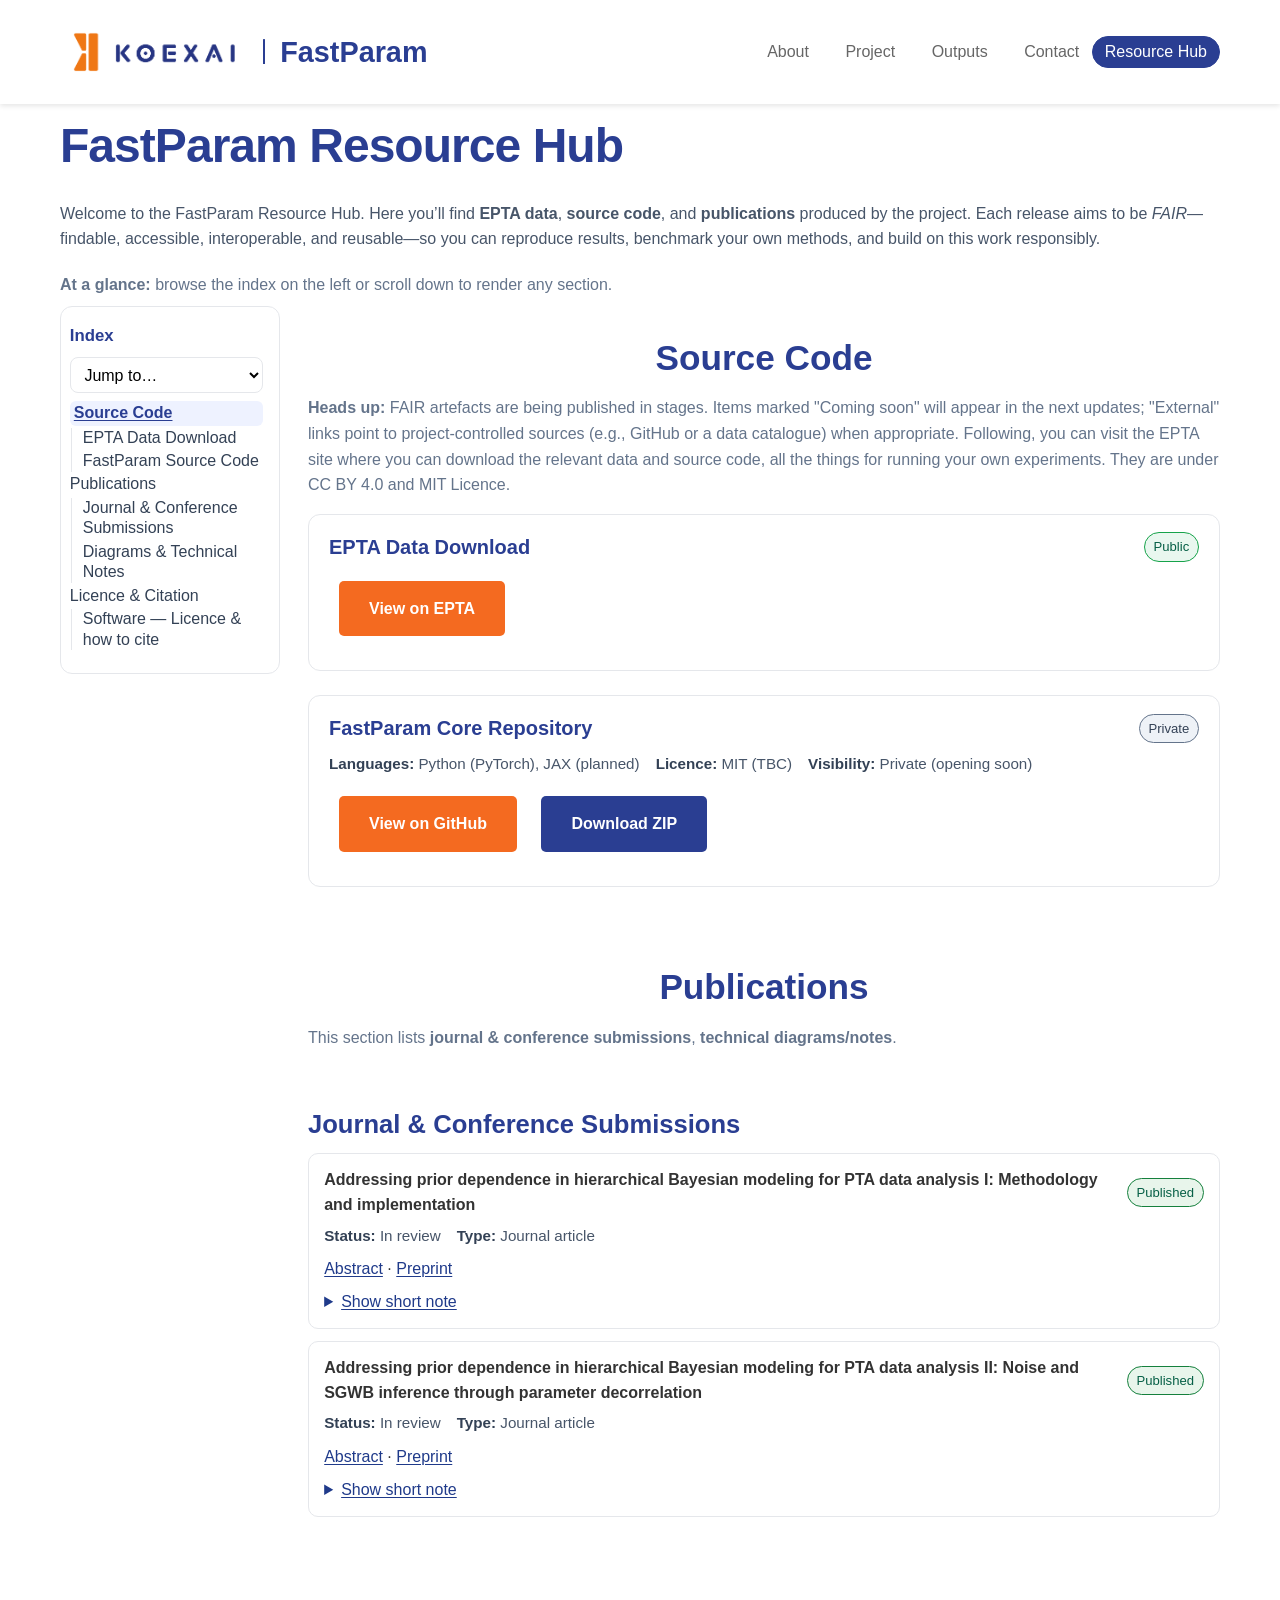
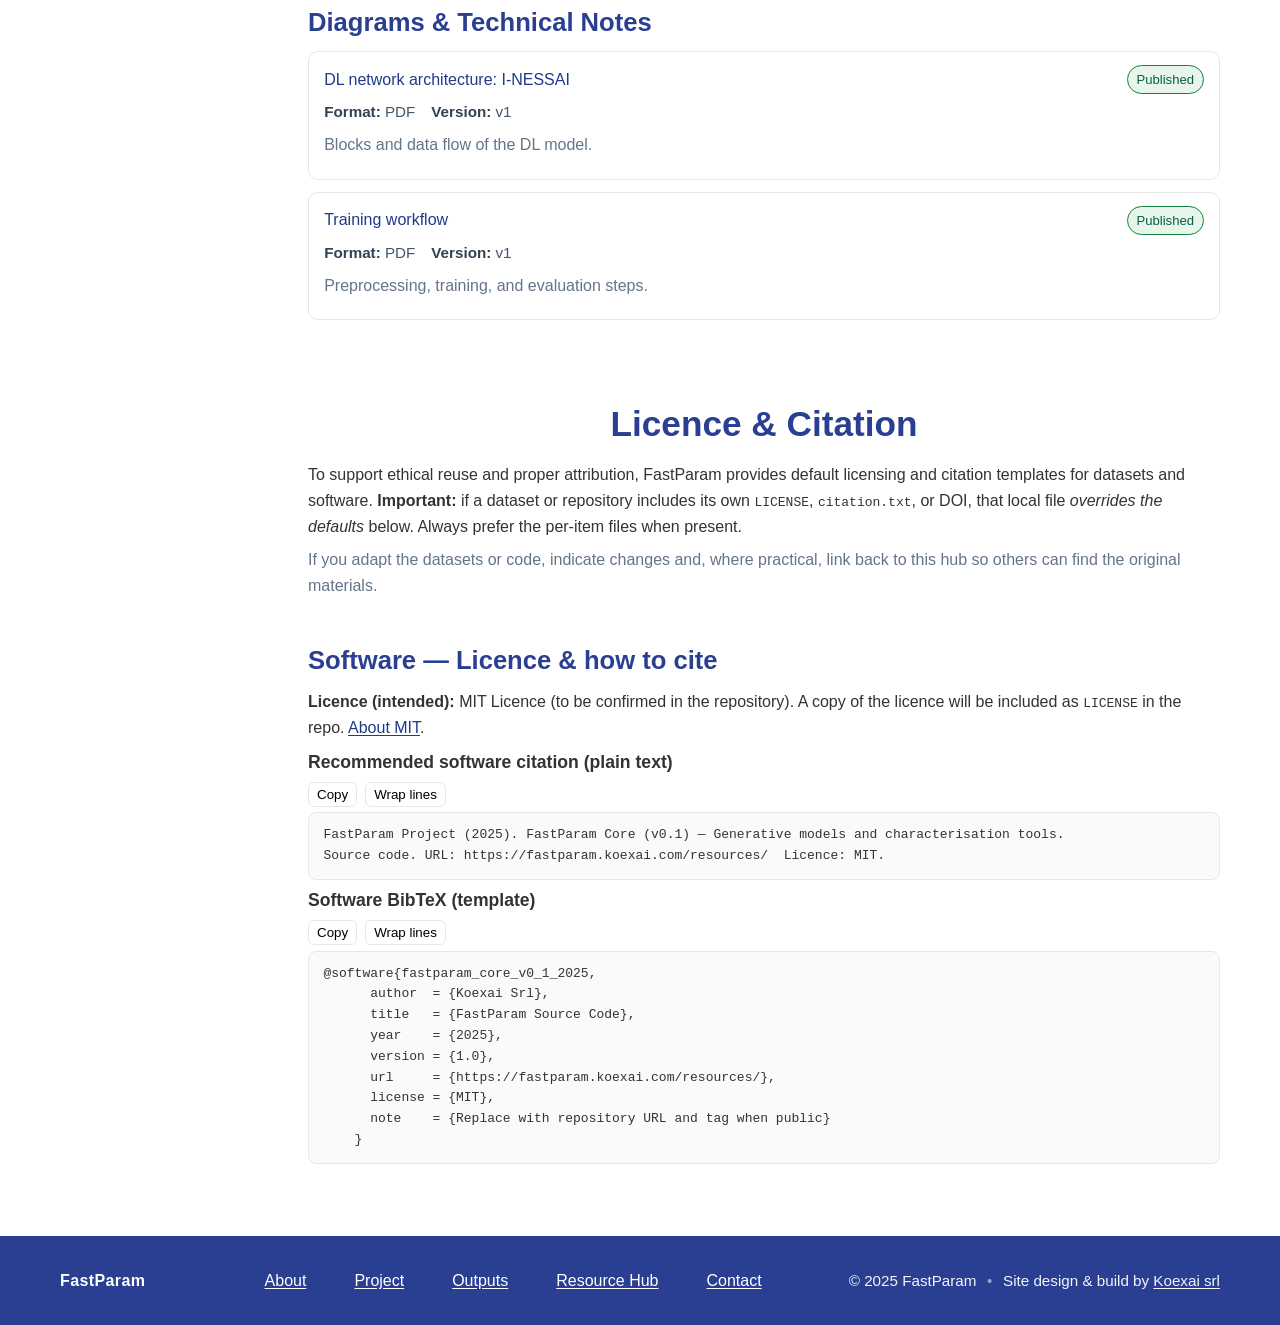
==== commit 4d0d07ef: "Added more style to html" ====
--- a/resources/index.html
+++ b/resources/index.html
@@ -12,7 +12,11 @@
     <header>
       <div class="container">
         <div class="header-content">
-          <a class="logo" href="/">FastParam</a>
+          <div class="logo" style="display: flex; align-items: center; gap: 0.5em;">
+                  <img src="../assets/img/logos/koexai logo.png" alt="Koexai Logo" style="height: 2.5em;">
+                  <img src="../assets/img/logos/verticle_line.png" alt="Verticle LIne" style="height: 1.0em;">
+                  FastParam
+          </div>
           <nav aria-label="Primary">
             <a href="/#about">About</a>
             <a href="/#project">Project</a>
@@ -26,7 +30,7 @@
 
 
   <main class="container resources-page">
-    <h1>FastParam Resource Hub</h1>
+    <h1 style="margin-top: 20px;">FastParam Resource Hub</h1>
     <p class="lede">
       Welcome to the FastParam Resource Hub. Here you’ll find <strong>EPTA data</strong>,
       <strong>source code</strong>, and <strong>publications</strong> produced by the project. Each release aims to be <em>FAIR</em>—findable,
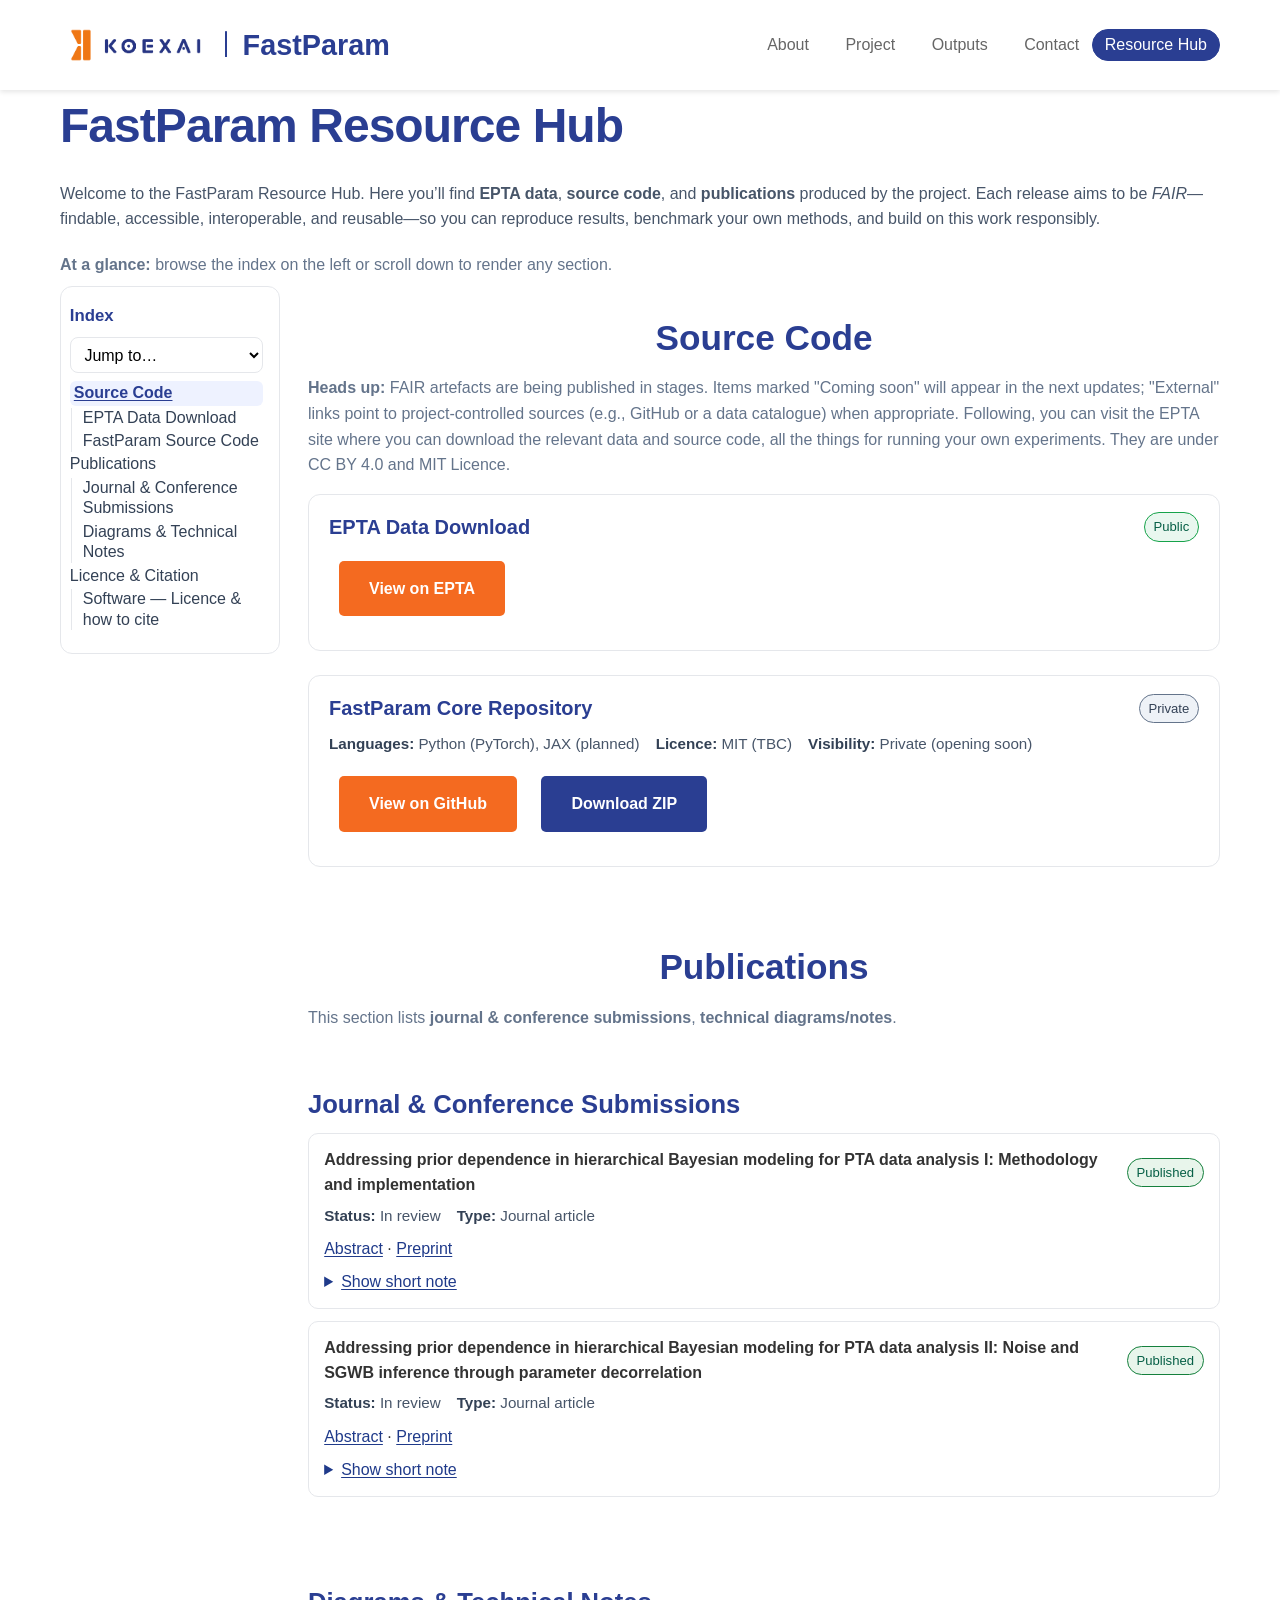
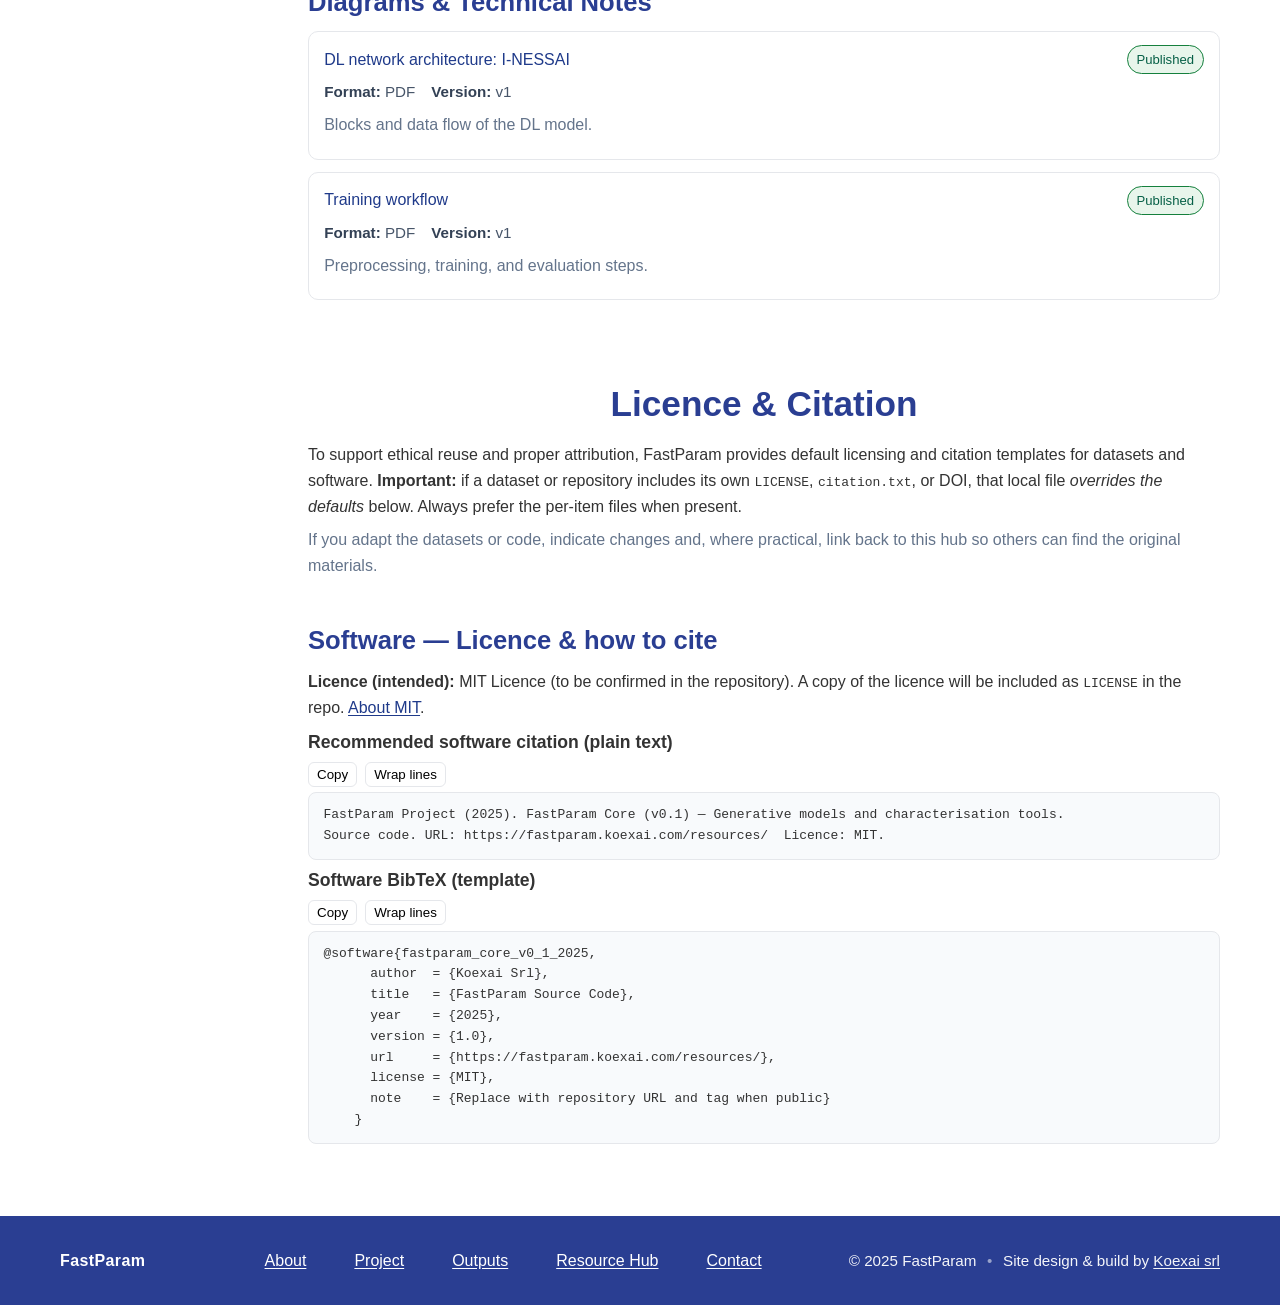
==== commit 8a38c48e: "Added more style to html" ====
--- a/resources/index.html
+++ b/resources/index.html
@@ -13,8 +13,8 @@
       <div class="container">
         <div class="header-content">
           <div class="logo" style="display: flex; align-items: center; gap: 0.5em;">
-                  <img src="../assets/img/logos/koexai logo.png" alt="Koexai Logo" style="height: 2.5em;">
-                  <img src="../assets/img/logos/verticle_line.png" alt="Verticle LIne" style="height: 1.0em;">
+                  <img src="../assets/img/logos/koexai logo.png" alt="Koexai Logo" style="height: 2.0em;">
+                  <img src="../assets/img/logos/verticle_line.png" alt="Verticle Line" style="height: 1.0em;">
                   FastParam
           </div>
           <nav aria-label="Primary">
@@ -30,7 +30,7 @@
 
 
   <main class="container resources-page">
-    <h1 style="margin-top: 20px;">FastParam Resource Hub</h1>
+    <h1>FastParam Resource Hub</h1>
     <p class="lede">
       Welcome to the FastParam Resource Hub. Here you’ll find <strong>EPTA data</strong>,
       <strong>source code</strong>, and <strong>publications</strong> produced by the project. Each release aims to be <em>FAIR</em>—findable,
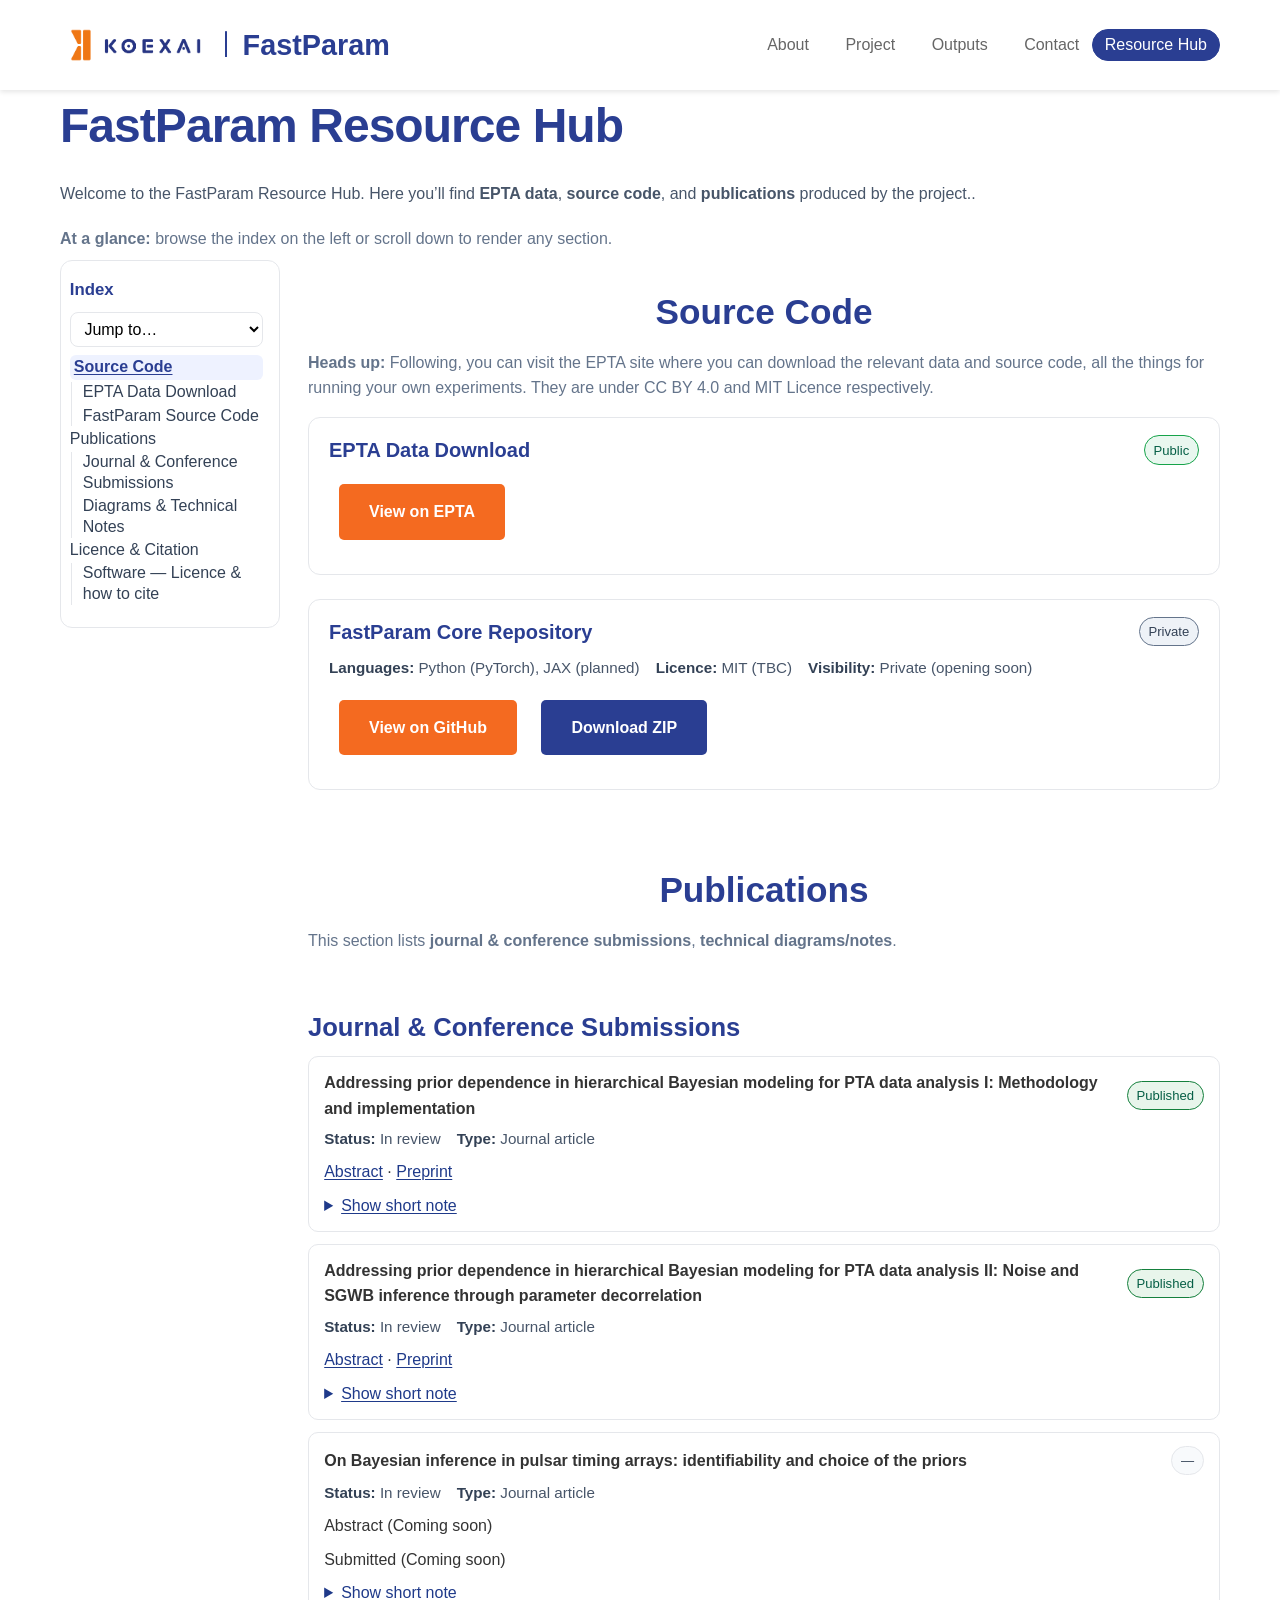
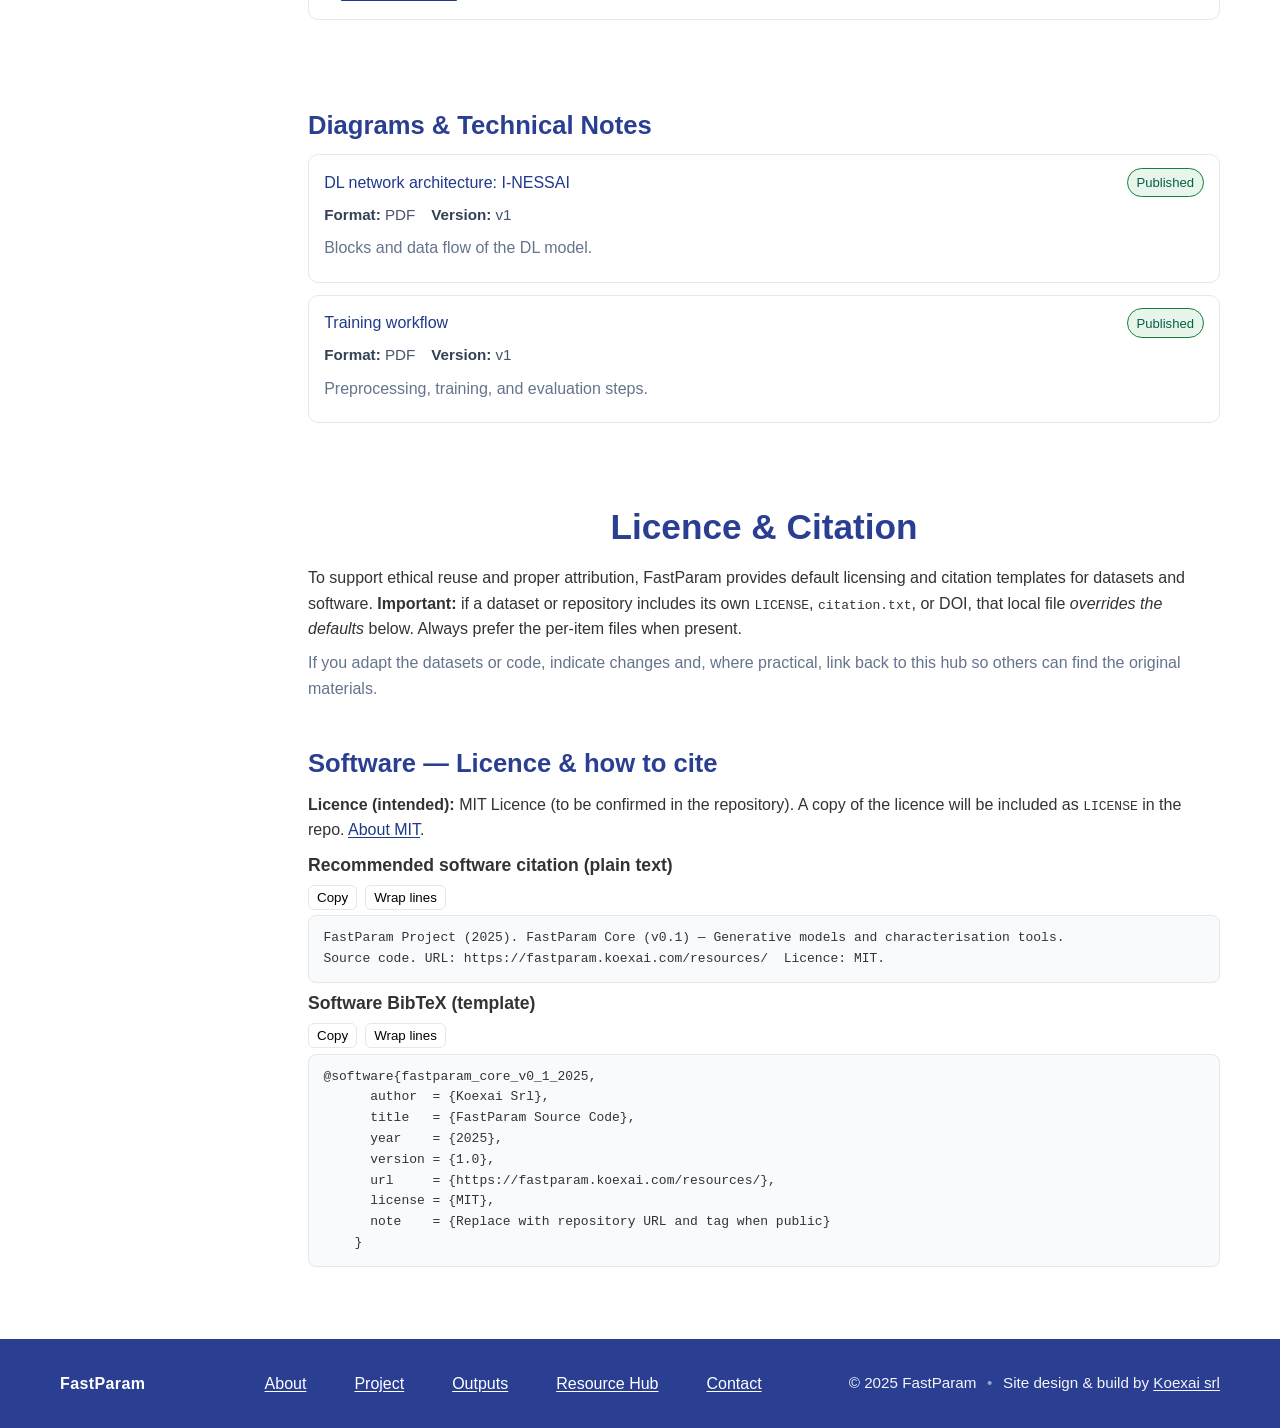
==== commit 9f7de48c: "Added changes in resource hub" ====
--- a/resources/index.html
+++ b/resources/index.html
@@ -33,8 +33,7 @@
     <h1>FastParam Resource Hub</h1>
     <p class="lede">
       Welcome to the FastParam Resource Hub. Here you’ll find <strong>EPTA data</strong>,
-      <strong>source code</strong>, and <strong>publications</strong> produced by the project. Each release aims to be <em>FAIR</em>—findable,
-      accessible, interoperable, and reusable—so you can reproduce results, benchmark your own methods, and build on this work responsibly.
+      <strong>source code</strong>, and <strong>publications</strong> produced by the project..
     </p>
     <p class="muted">
       <strong>At a glance:</strong> browse the index on the left or scroll down to render any section.
@@ -72,7 +71,7 @@
     <section id="code" aria-labelledby="code-heading">
       <h2 id="code-heading">Source Code</h2>
         <p class="fair-note">
-          <strong>Heads up:</strong> FAIR artefacts are being published in stages. Items marked "Coming soon" will appear in the next updates; "External" links point to project-controlled sources (e.g., GitHub or a data catalogue) when appropriate. Following, you can visit the EPTA site where you can download the relevant data and source code, all the things for running your own experiments. They are under CC BY 4.0 and MIT Licence.
+          <strong>Heads up:</strong> Following, you can visit the EPTA site where you can download the relevant data and source code, all the things for running your own experiments. They are under CC BY 4.0 and MIT Licence respectively.
         </p>
         
       <!-- EPTA Data Download Article -->
@@ -168,6 +167,25 @@
           Scope: Application to pulsar noise modeling and SGWB detection using decorrelated hierarchical parameters.
         </div>
       </details>
+      <li class="pub-item" data-kind="articles" data-status="Under review">
+      <div class="pub-head">
+        <span class="pub-title"><strong>On Bayesian inference in pulsar timing arrays: identifiability and choice of the priors</strong></span>
+        <span class="pub-state" aria-label="Status: In review"></span>
+      </div>
+      <ul class="pub-meta">
+        <li><span class="label">Status:</span> In review</li>
+        <li><span class="label">Type:</span> Journal article</li>
+      </ul>
+      <p class="pub-links">
+        <p> Abstract (Coming soon)</p>
+        <p>Submitted (Coming soon)</p>
+      </p>
+      <details class="pub-more">
+        <summary>Show short note</summary>
+        <div class="pub-note">
+          Bayesian inference in pulsar timing arrays - choice of the priors
+        </div>
+      </details>
     </li>
   </ul>
 </section>
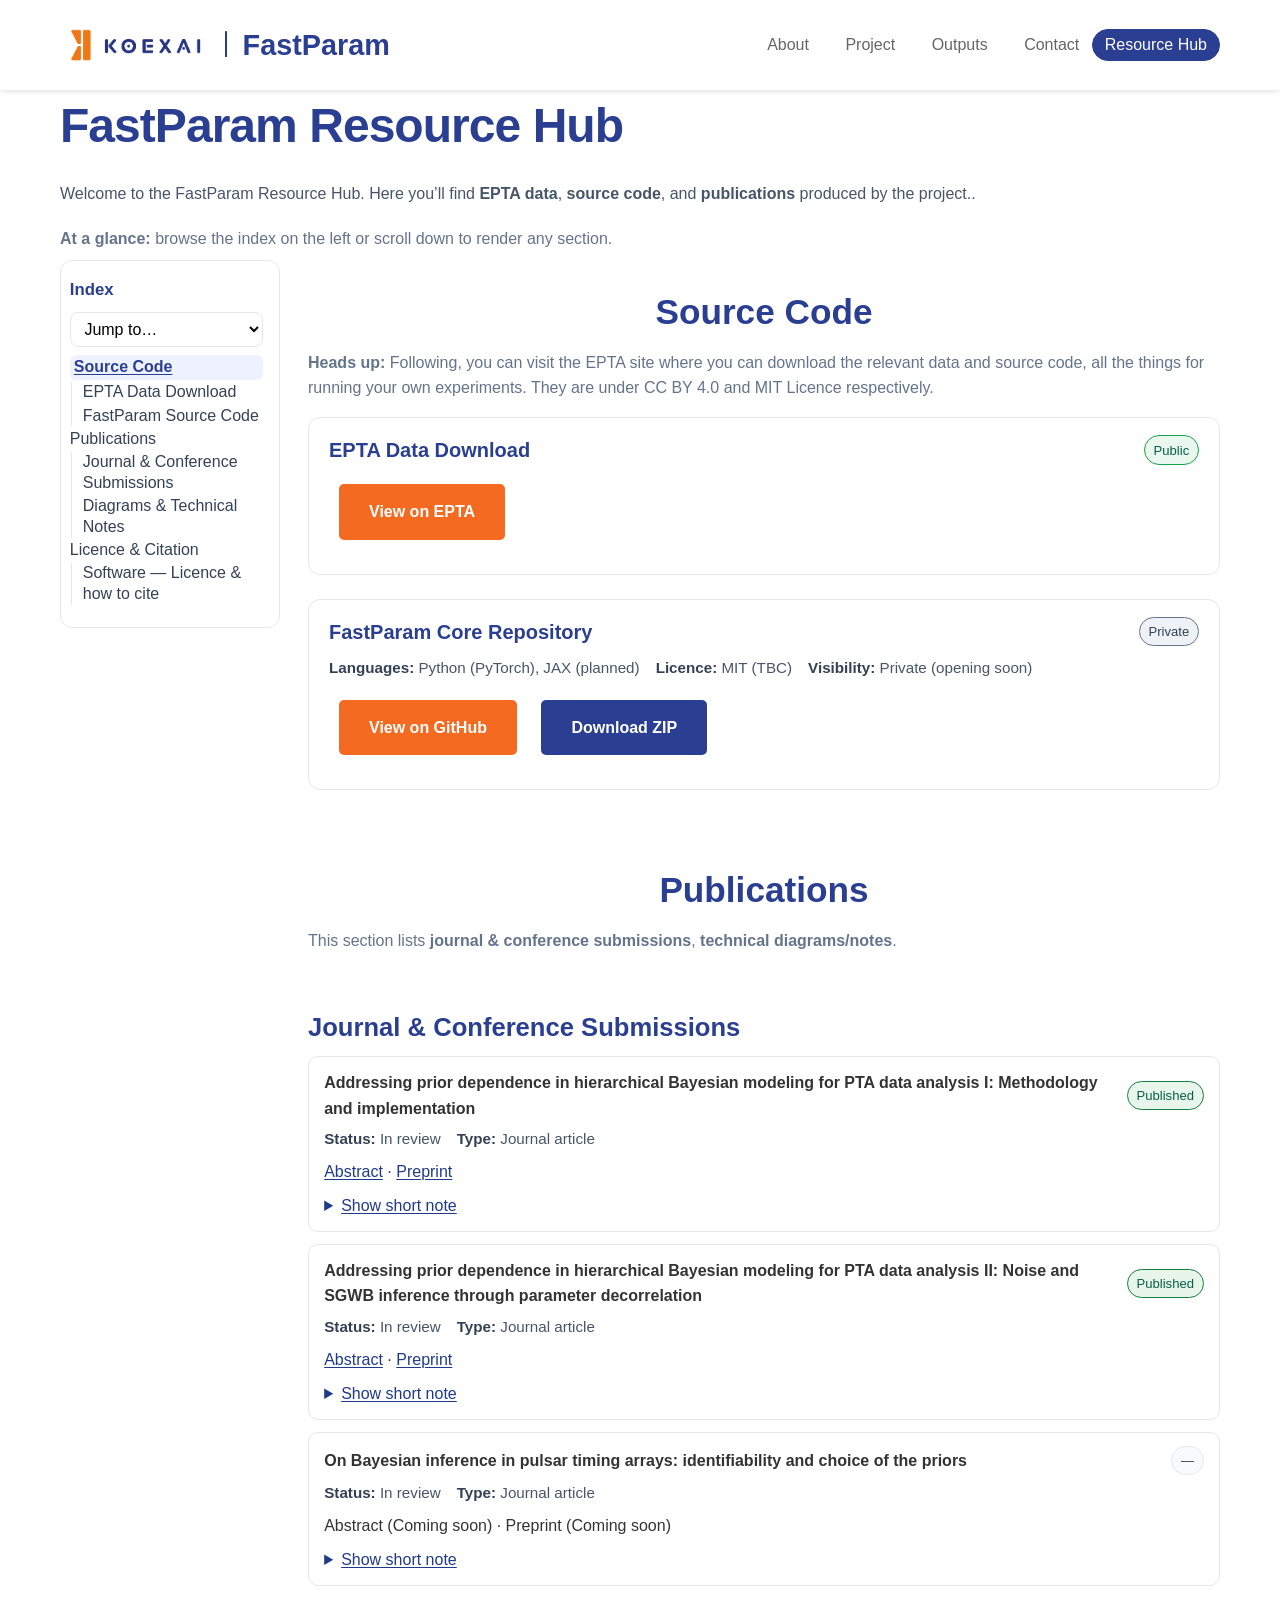
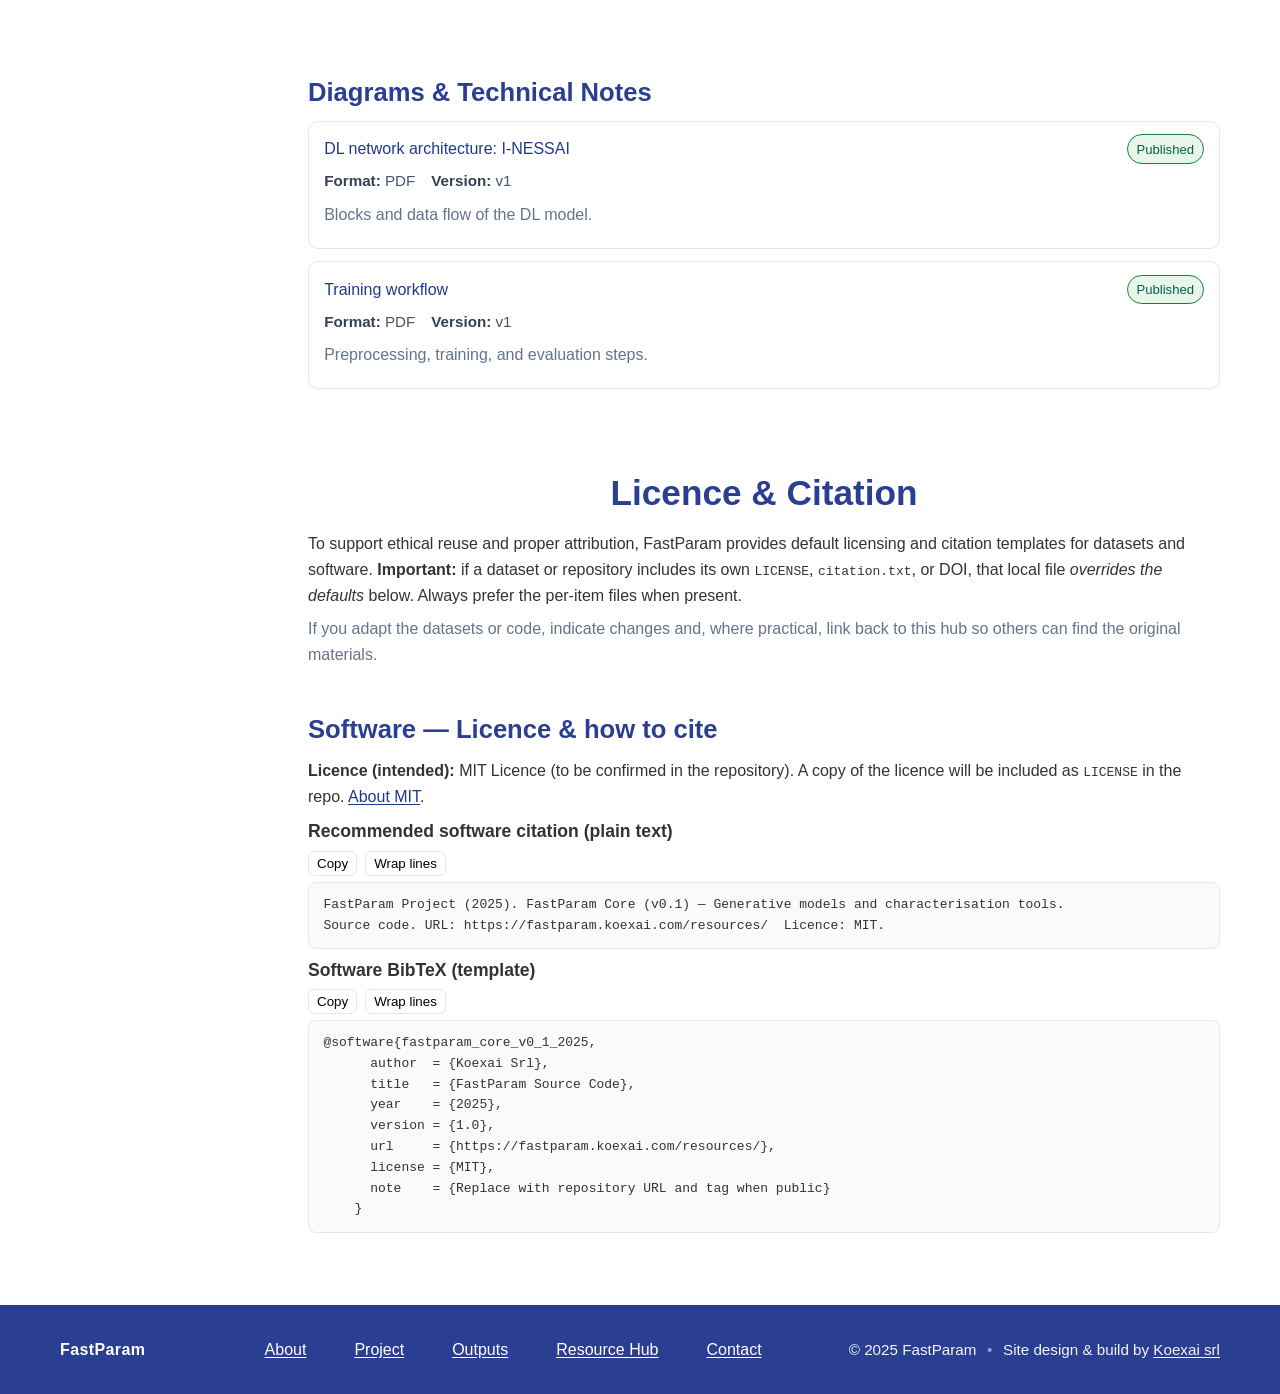
==== commit 07c842d4: "Added changes in resource hub" ====
--- a/resources/index.html
+++ b/resources/index.html
@@ -177,8 +177,7 @@
         <li><span class="label">Type:</span> Journal article</li>
       </ul>
       <p class="pub-links">
-        <p> Abstract (Coming soon)</p>
-        <p>Submitted (Coming soon)</p>
+        <p> Abstract (Coming soon) · Preprint (Coming soon)</p>
       </p>
       <details class="pub-more">
         <summary>Show short note</summary>
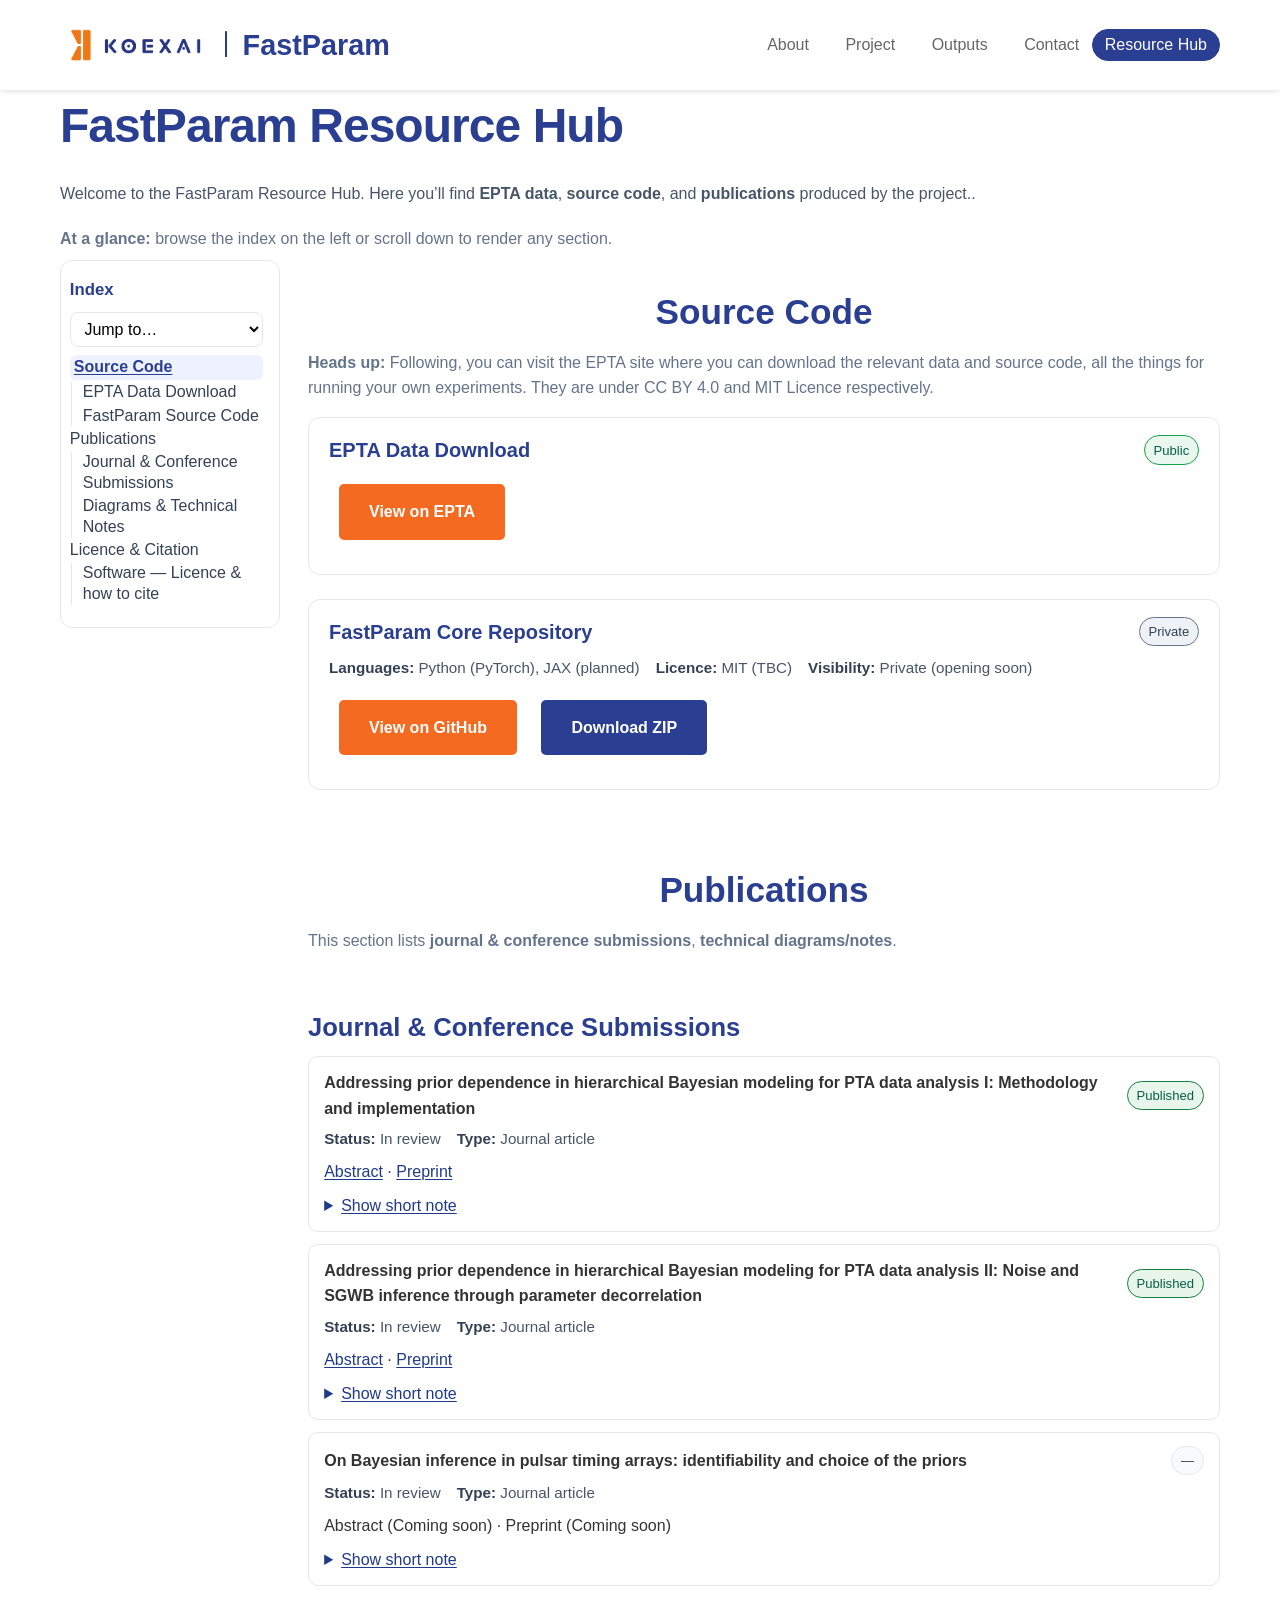
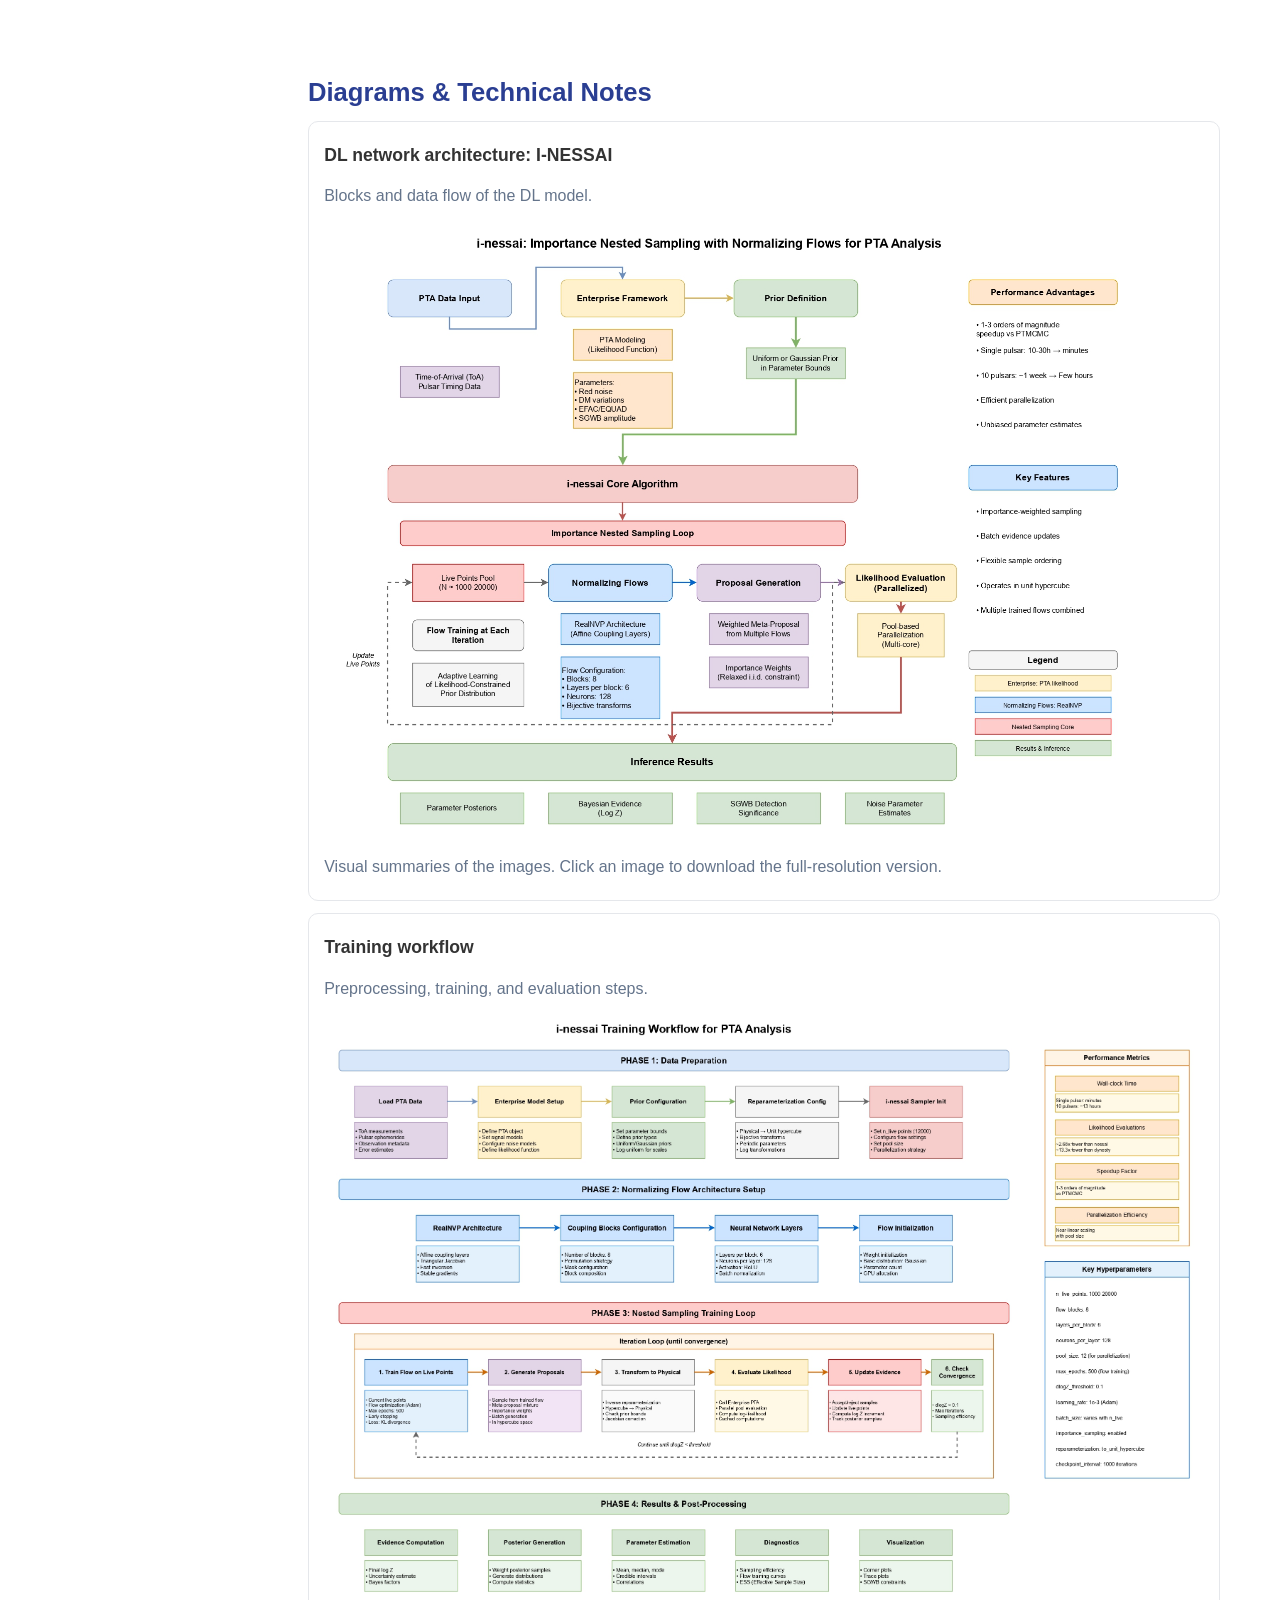
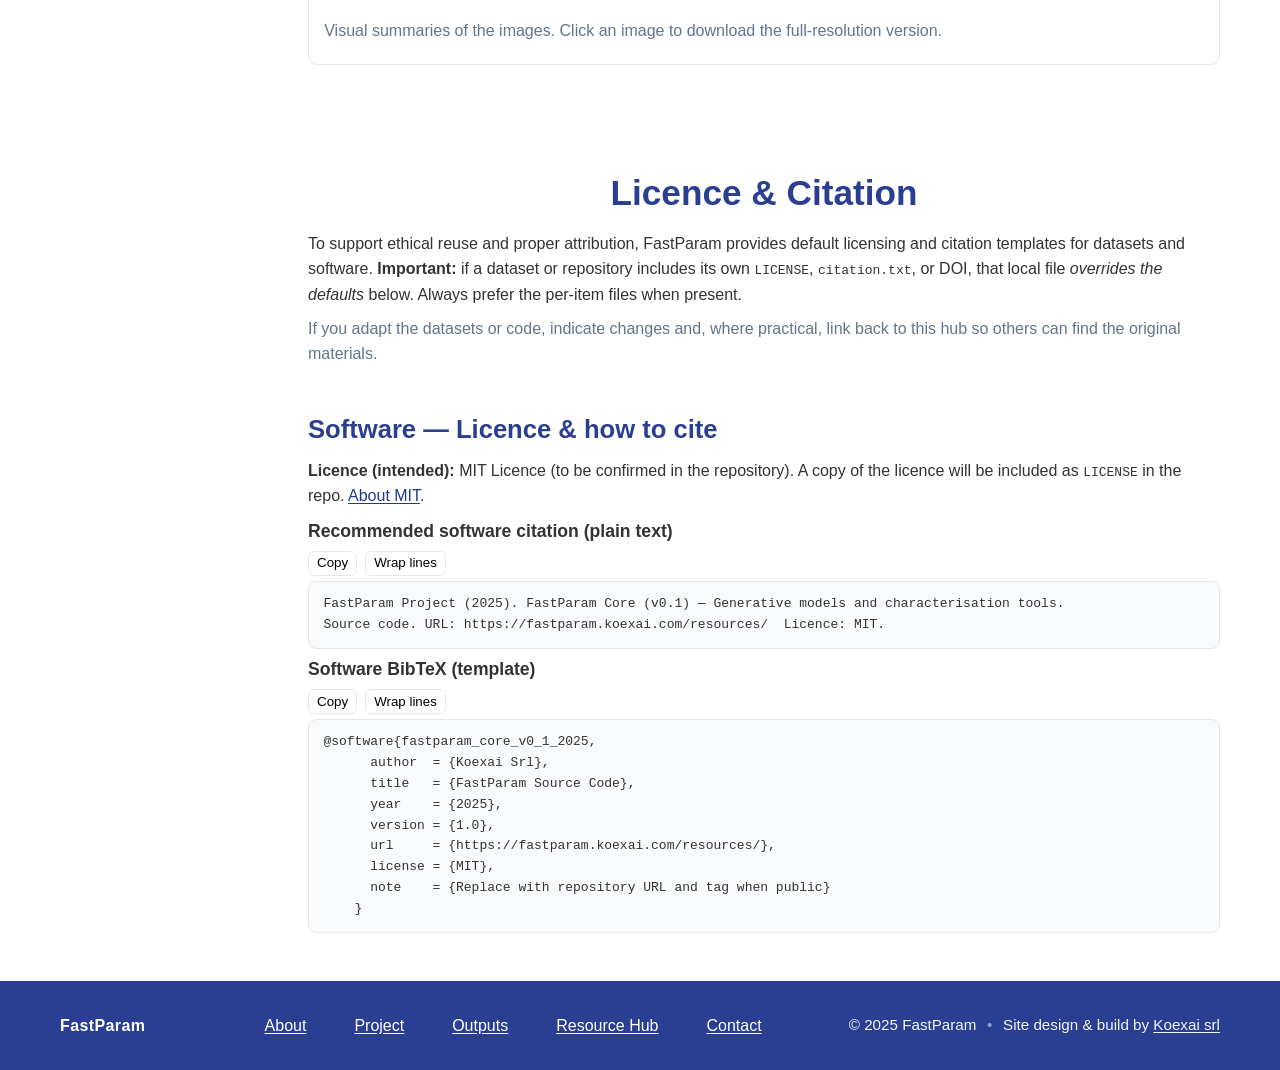
==== commit b9a6f2b8: "Added images directly on the site" ====
--- a/resources/index.html
+++ b/resources/index.html
@@ -190,32 +190,62 @@
 </section>
 
       <!-- Diagrams & Technical Notes -->
-      <section id="pub-diagrams" aria-labelledby="pub-diagrams-heading" class="pub-group" data-group="diagrams">
-        <h3 id="pub-diagrams-heading">Diagrams &amp; Technical Notes</h3>
-        <ul class="pub-list">
-          <li class="pub-item" data-kind="diagrams" data-status="published">
-            <div class="pub-head">
-              <span class="pub-title"><a href="../resources/diagrams/i-nessai_v1.pdf" target="_blank" rel="noopener">DL network architecture: I-NESSAI</a></span>
-              <span class="pub-state" aria-label="Status: published"></span>
-            </div>
-            <ul class="pub-meta">
-              <li><span class="label">Format:</span> PDF</li>
-              <li><span class="label">Version:</span> v1</li>
-            </ul>
-            <p class="muted">Blocks and data flow of the DL model.</p>
-          </li>
-
-          <li class="pub-item" data-kind="diagrams" data-status="published">
-            <div class="pub-head">
-              <span class="pub-title"><a href="../resources/diagrams/training_workflow_v1.pdf" target="_blank" rel="noopener">Training workflow</a></span>
-              <span class="pub-state" aria-label="Status: published"></span>
-            </div>
-            <ul class="pub-meta">
-              <li><span class="label">Format:</span> PDF</li>
-              <li><span class="label">Version:</span> v1</li>
-            </ul>
-            <p class="muted">Preprocessing, training, and evaluation steps.</p>
-          </li>
+ 
+<section id="pub-diagrams" aria-labelledby="pub-diagrams-heading" class="pub-group" data-group="diagrams">
+  <h3 id="pub-diagrams-heading">Diagrams &amp; Technical Notes</h3>
+  <ul class="pub-list">
+    
+    <li class="pub-item" data-kind="diagrams" data-status="published">
+      <div class="pub-head" style="margin-bottom: 10px;">
+          <h4 id="A1-heading">DL network architecture: I-NESSAI</h4>
+          
+      </div>
+      <p class="muted" style="margin-top: 5px;">Blocks and data flow of the DL model.</p>
+    
+      <figure class="image-item" style="margin: 0;">
+        <a href="../resources/diagrams/i-nessai_v1.jpg" target="_blank" download title="Clicca per ingrandire e scaricare l'immagine">
+          <img
+            src="../resources/diagrams/i-nessai_v1.jpg"
+            alt="DL network architecture: I-NESSAI"
+            loading="lazy"
+            style="max-width: 100%; height: auto; cursor: pointer;">
+        </a>
+        
+        <figcaption>
+            <p class="muted">
+                Visual summaries of the images. Click an image to download the full-resolution version.
+              </p>
+        </figcaption>
+      </figure>
+    </li>
+
+    <li class="pub-item" data-kind="diagrams" data-status="published">
+      <div class="pub-head" style="margin-bottom: 10px;">
+         <h4 id="A1-heading">Training workflow</h4>
+      </div>
+      <p class="muted" style="margin-top: 5px;">Preprocessing, training, and evaluation steps.</p>
+     
+      <figure class="image-item" style="margin: 0;">
+        <a href="../resources/diagrams/training_workflow_v1.jpg" target="_blank" download title="Clicca per ingrandire e scaricare l'immagine">
+          <img
+            src="../resources/diagrams/training_workflow_v1.jpg"
+            alt="Training workflow"
+            loading="lazy"
+            style="max-width: 100%; height: auto; cursor: pointer;">
+        </a>
+        
+        <figcaption>
+           <p class="muted">
+                Visual summaries of the images. Click an image to download the full-resolution version.
+      </p>
+        </figcaption>
+      </figure>
+    </li>
+
+  </ul>
+</section>
+
+
 
           <!--
           <li class="pub-item" data-kind="diagrams" data-status="published">
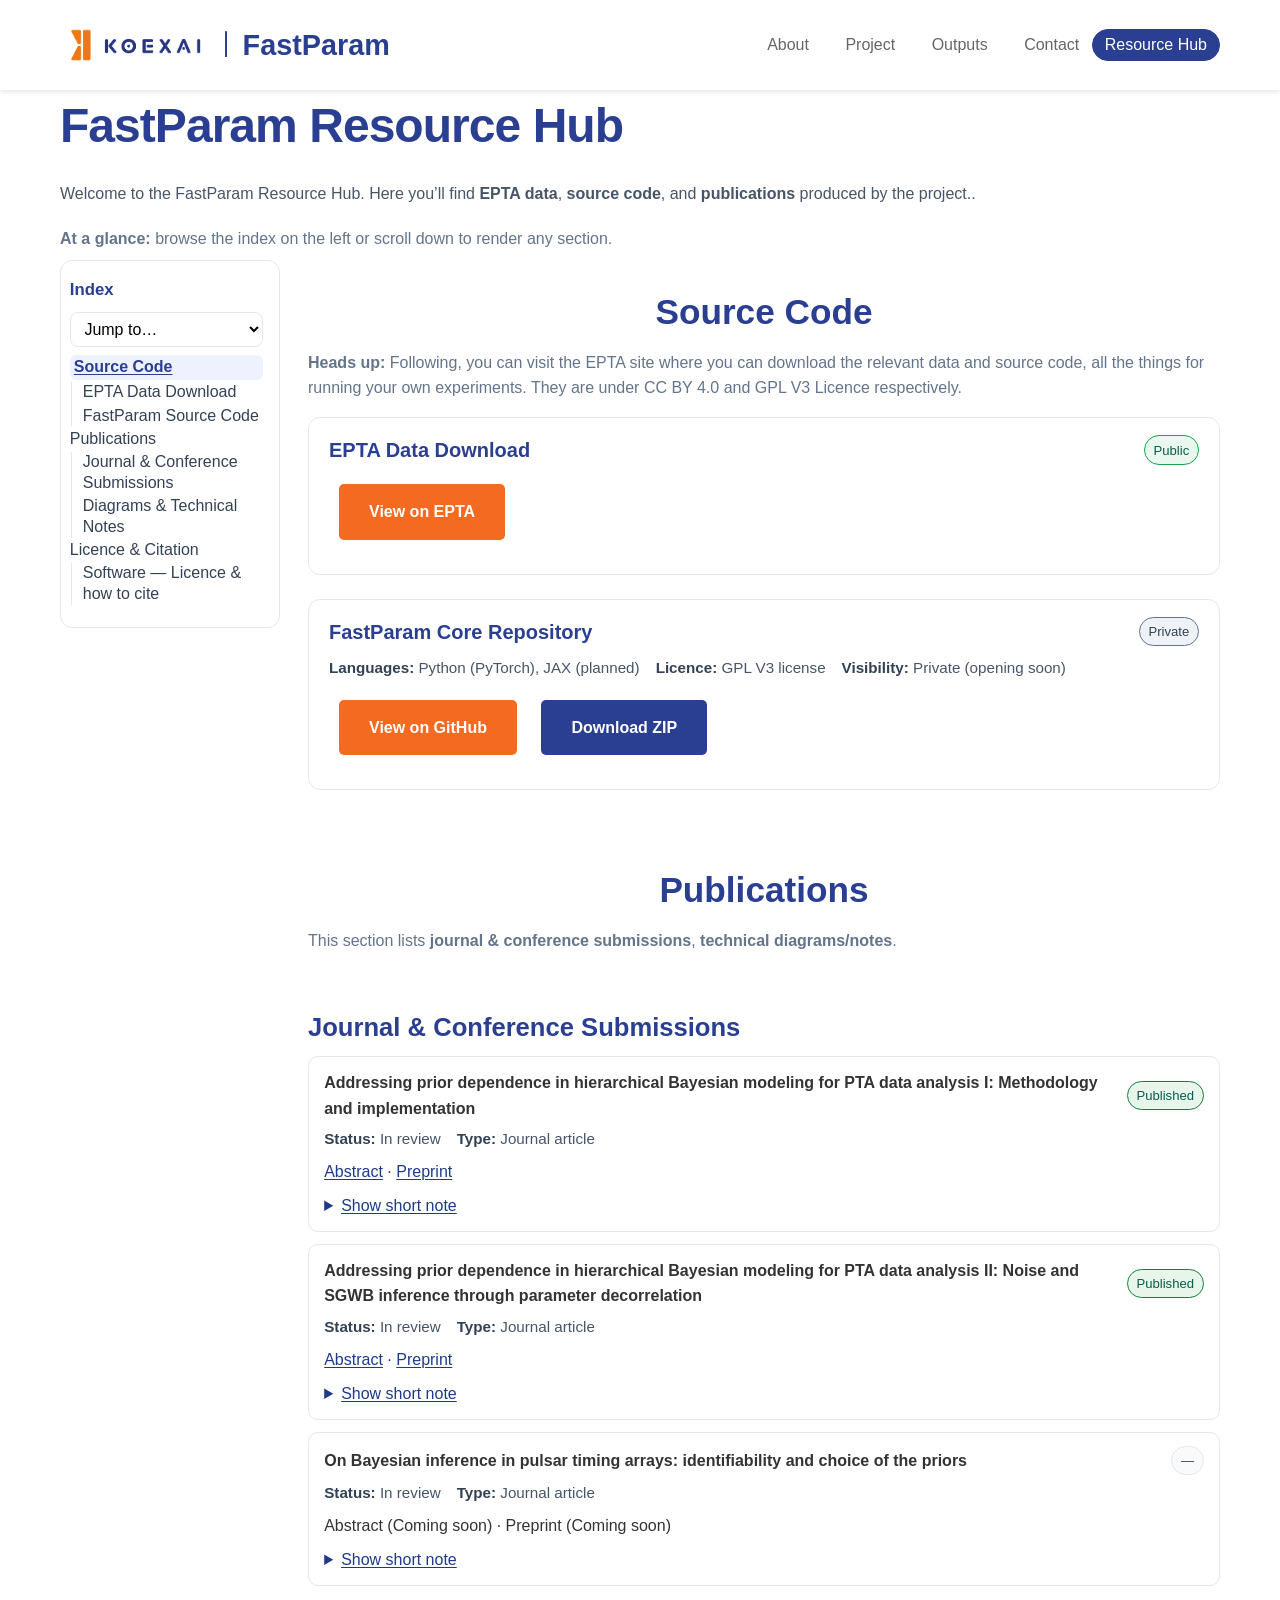
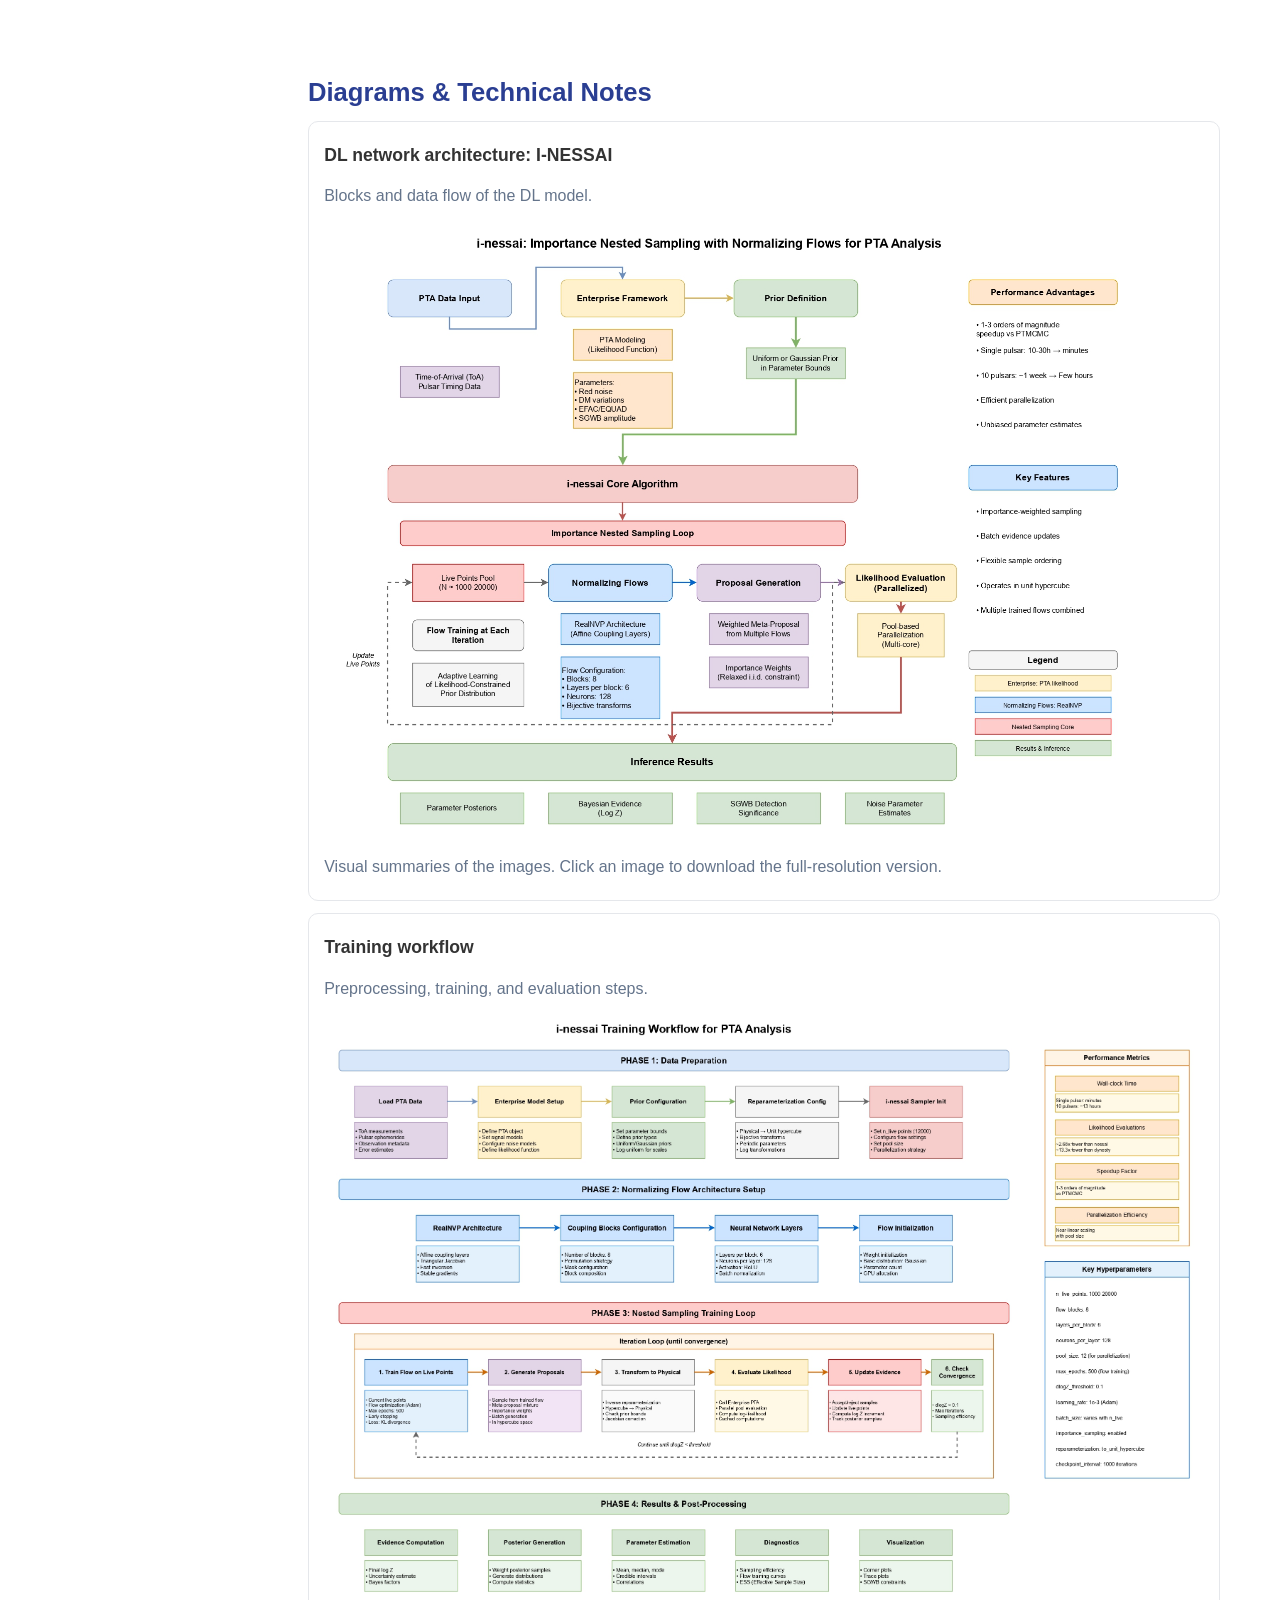
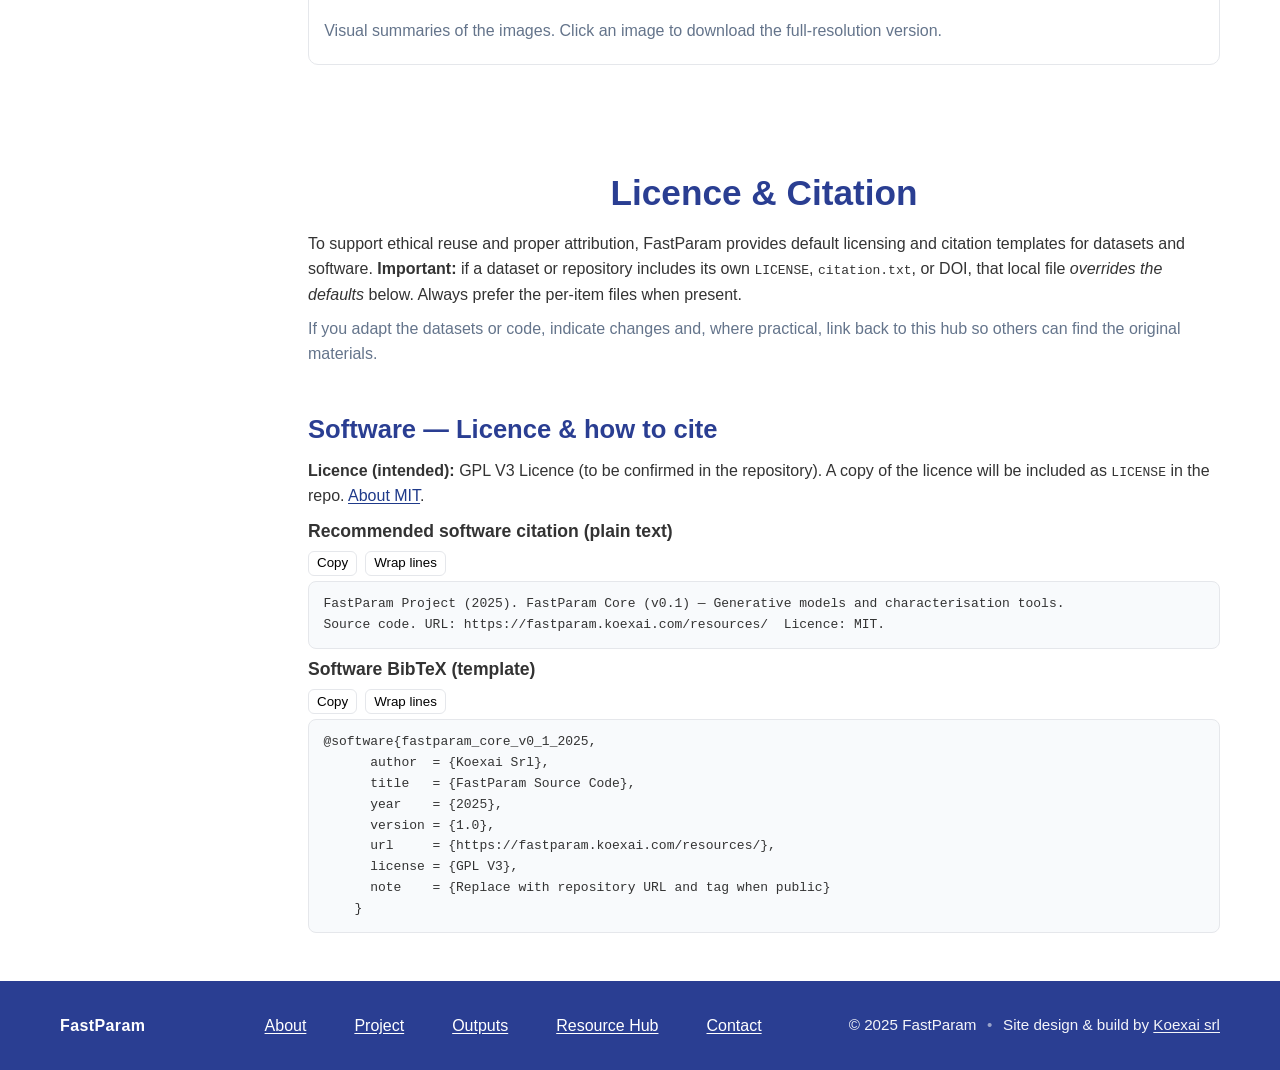
==== commit 620ef7ef: "Added GLP V3 license" ====
--- a/resources/index.html
+++ b/resources/index.html
@@ -71,7 +71,7 @@
     <section id="code" aria-labelledby="code-heading">
       <h2 id="code-heading">Source Code</h2>
         <p class="fair-note">
-          <strong>Heads up:</strong> Following, you can visit the EPTA site where you can download the relevant data and source code, all the things for running your own experiments. They are under CC BY 4.0 and MIT Licence respectively.
+          <strong>Heads up:</strong> Following, you can visit the EPTA site where you can download the relevant data and source code, all the things for running your own experiments. They are under CC BY 4.0 and GPL V3 Licence respectively.
         </p>
         
       <!-- EPTA Data Download Article -->
@@ -94,7 +94,7 @@
         </div>
         <ul class="repo-meta">
           <li><span class="label">Languages:</span> Python (PyTorch), JAX (planned)</li>
-          <li><span class="label">Licence:</span> MIT (TBC)</li>
+          <li><span class="label">Licence:</span> GPL V3 license</li>
           <li><span class="label">Visibility:</span> Private (opening soon)</li>
         </ul>
         
@@ -338,9 +338,9 @@
       <!-- Software -->
       <section id="licence-software" aria-labelledby="licence-software-heading">
         <h3 id="licence-software-heading">Software — Licence &amp; how to cite</h3>
-        <p><strong>Licence (intended):</strong> MIT Licence (to be confirmed in the repository).
+        <p><strong>Licence (intended):</strong> GPL V3 Licence (to be confirmed in the repository).
           A copy of the licence will be included as <code>LICENSE</code> in the repo.
-          <a href="https://choosealicense.com/licenses/mit/" target="_blank" rel="noopener">About MIT</a>.
+          <a href="https://www.gnu.org/licenses/gpl-3.0.html" target="_blank" rel="noopener">About MIT</a>.
         </p>
 
         <h4>Recommended software citation (plain text)</h4>
@@ -354,7 +354,7 @@
       year    = {2025},
       version = {1.0},
       url     = {https://fastparam.koexai.com/resources/},
-      license = {MIT},
+      license = {GPL V3},
       note    = {Replace with repository URL and tag when public}
     }</pre>
       </section>
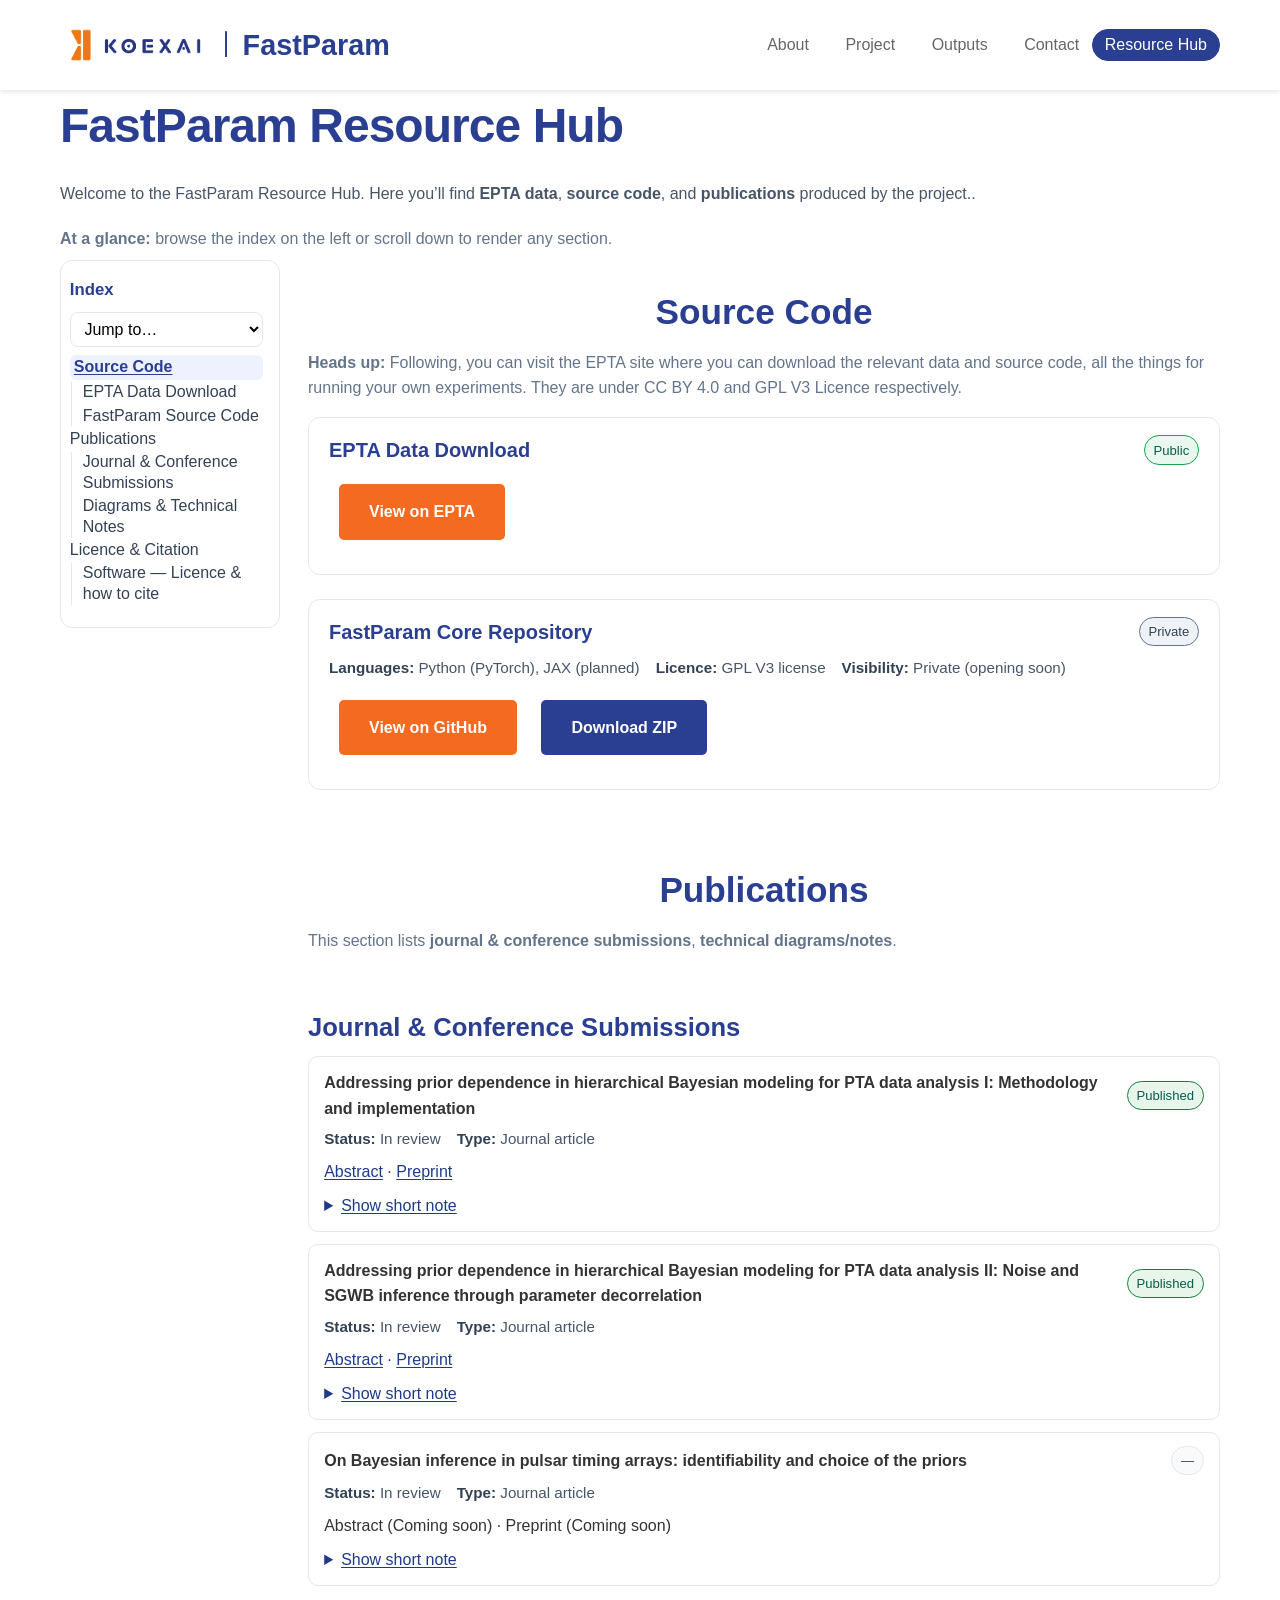
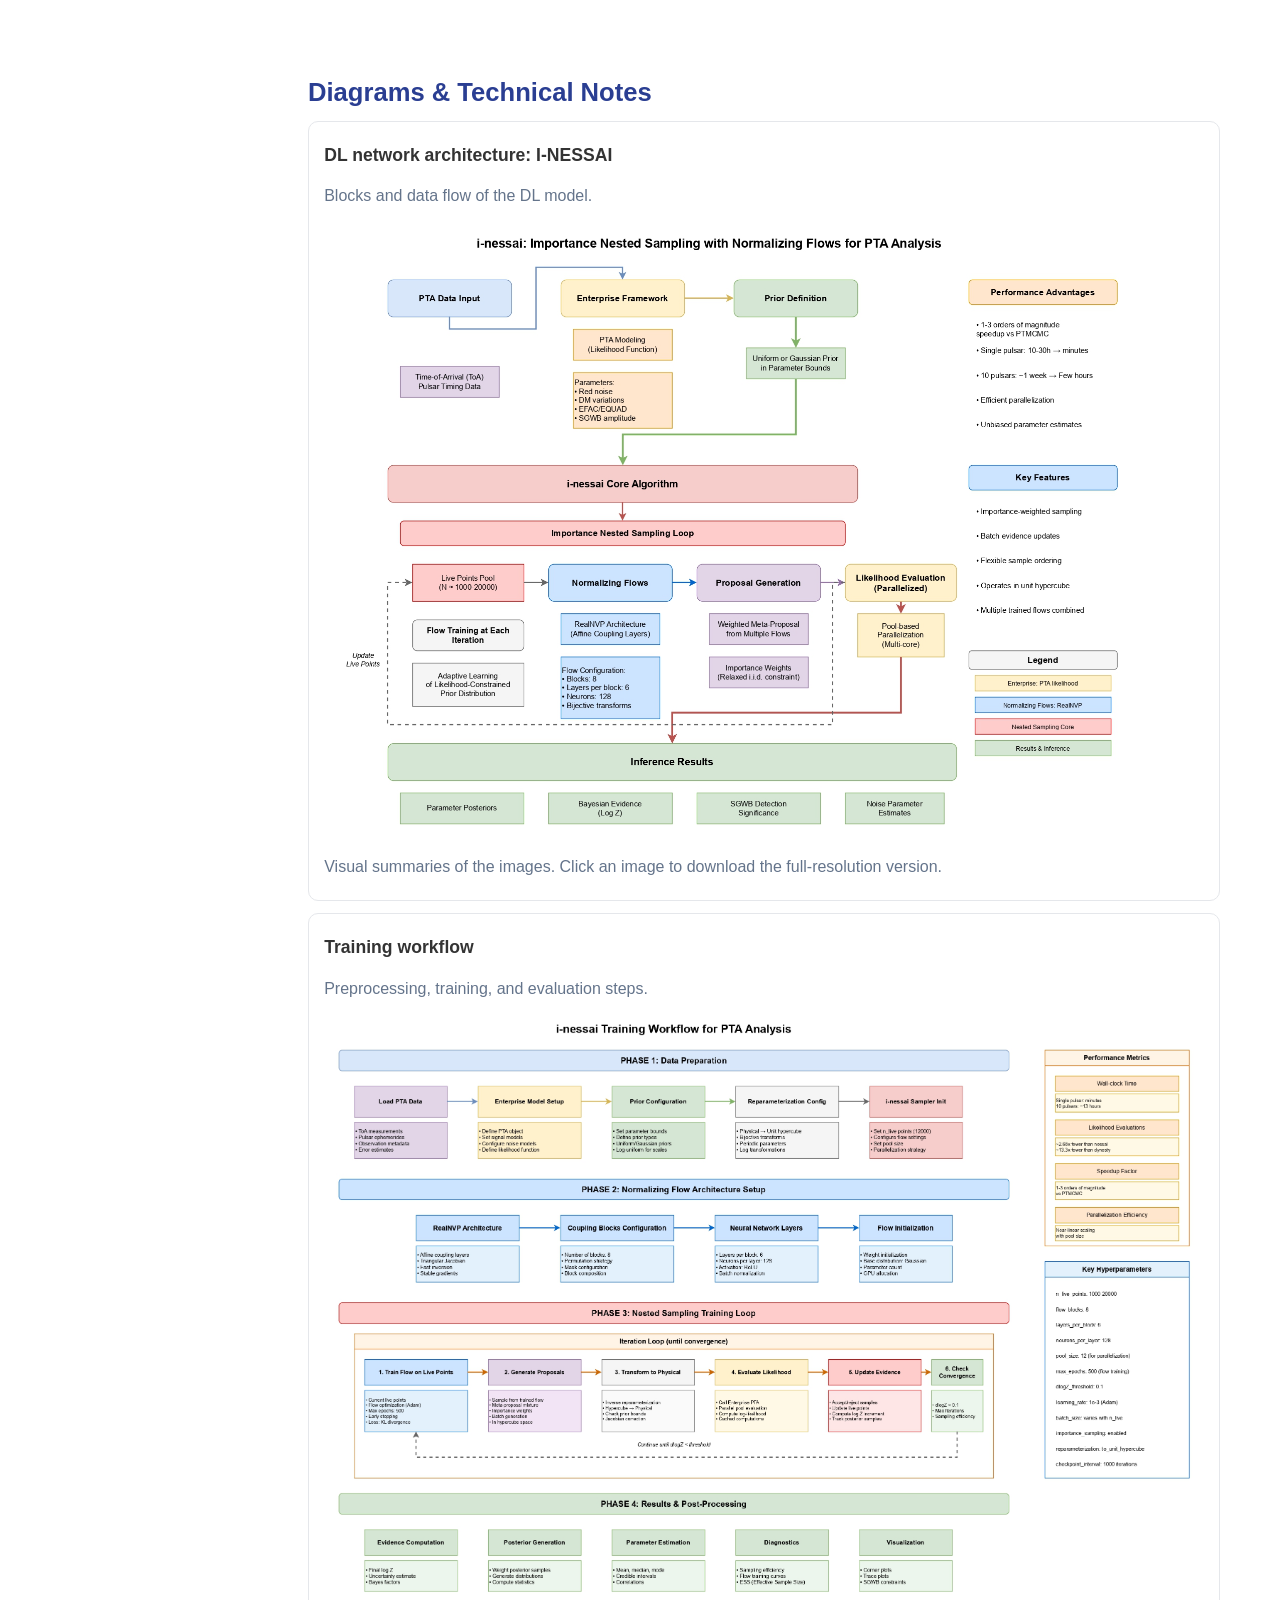
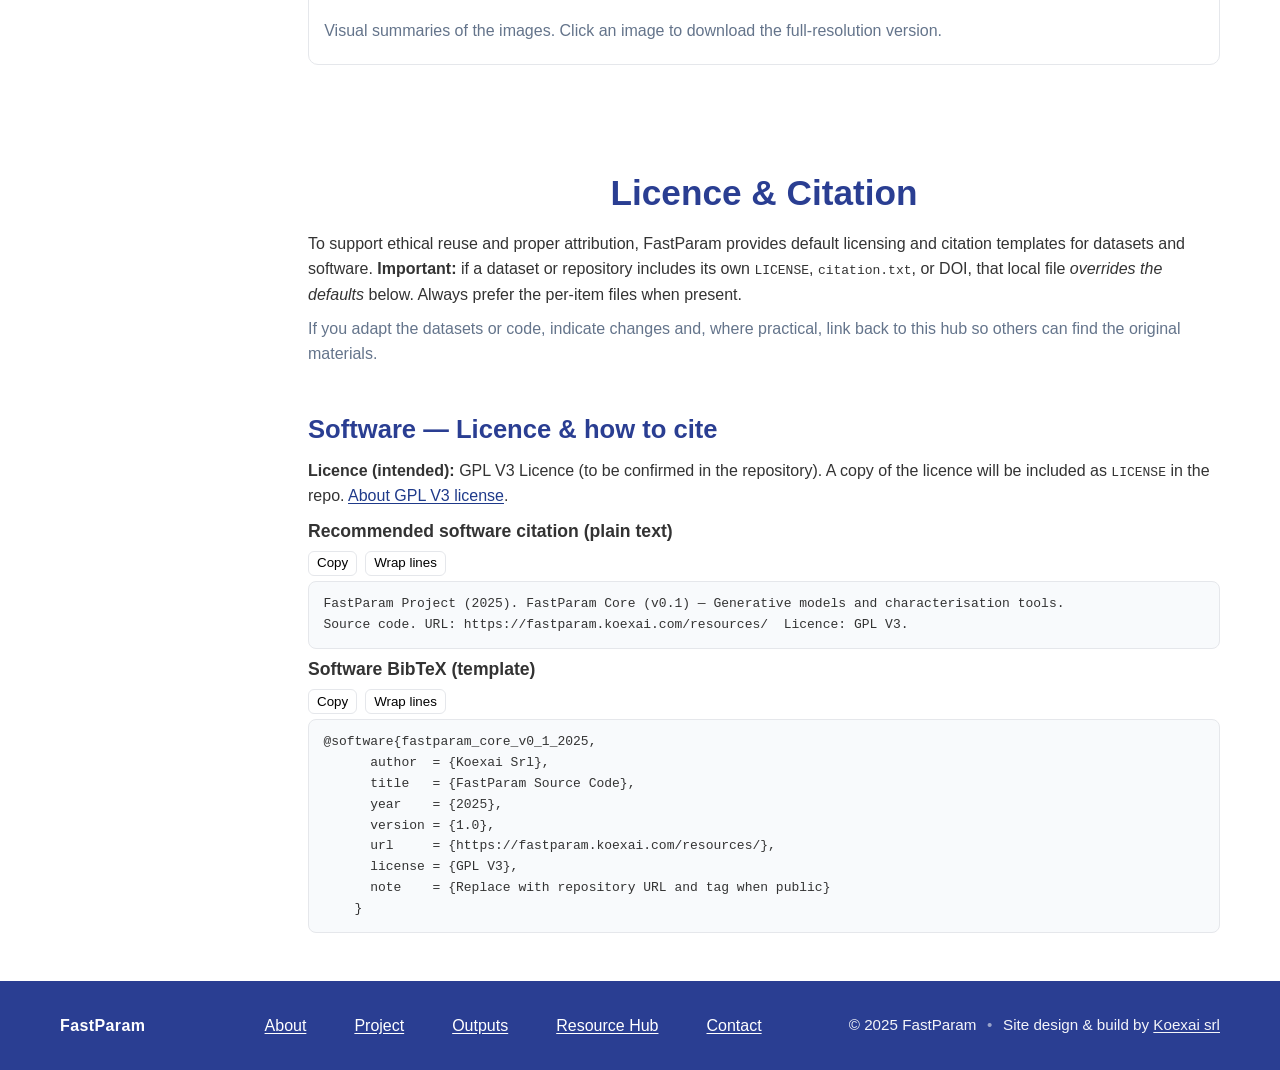
==== commit e434d40e: "Added GPL V3 license" ====
--- a/resources/index.html
+++ b/resources/index.html
@@ -340,12 +340,12 @@
         <h3 id="licence-software-heading">Software — Licence &amp; how to cite</h3>
         <p><strong>Licence (intended):</strong> GPL V3 Licence (to be confirmed in the repository).
           A copy of the licence will be included as <code>LICENSE</code> in the repo.
-          <a href="https://www.gnu.org/licenses/gpl-3.0.html" target="_blank" rel="noopener">About MIT</a>.
+          <a href="https://www.gnu.org/licenses/gpl-3.0.html" target="_blank" rel="noopener">About GPL V3 license</a>.
         </p>
 
         <h4>Recommended software citation (plain text)</h4>
         <pre class="cite">FastParam Project (2025). FastParam Core (v0.1) — Generative models and characterisation tools.
-Source code. URL: https://fastparam.koexai.com/resources/  Licence: MIT.</pre>
+Source code. URL: https://fastparam.koexai.com/resources/  Licence: GPL V3.</pre>
 
         <h4>Software BibTeX (template)</h4>
         <pre class="cite">@software{fastparam_core_v0_1_2025,
